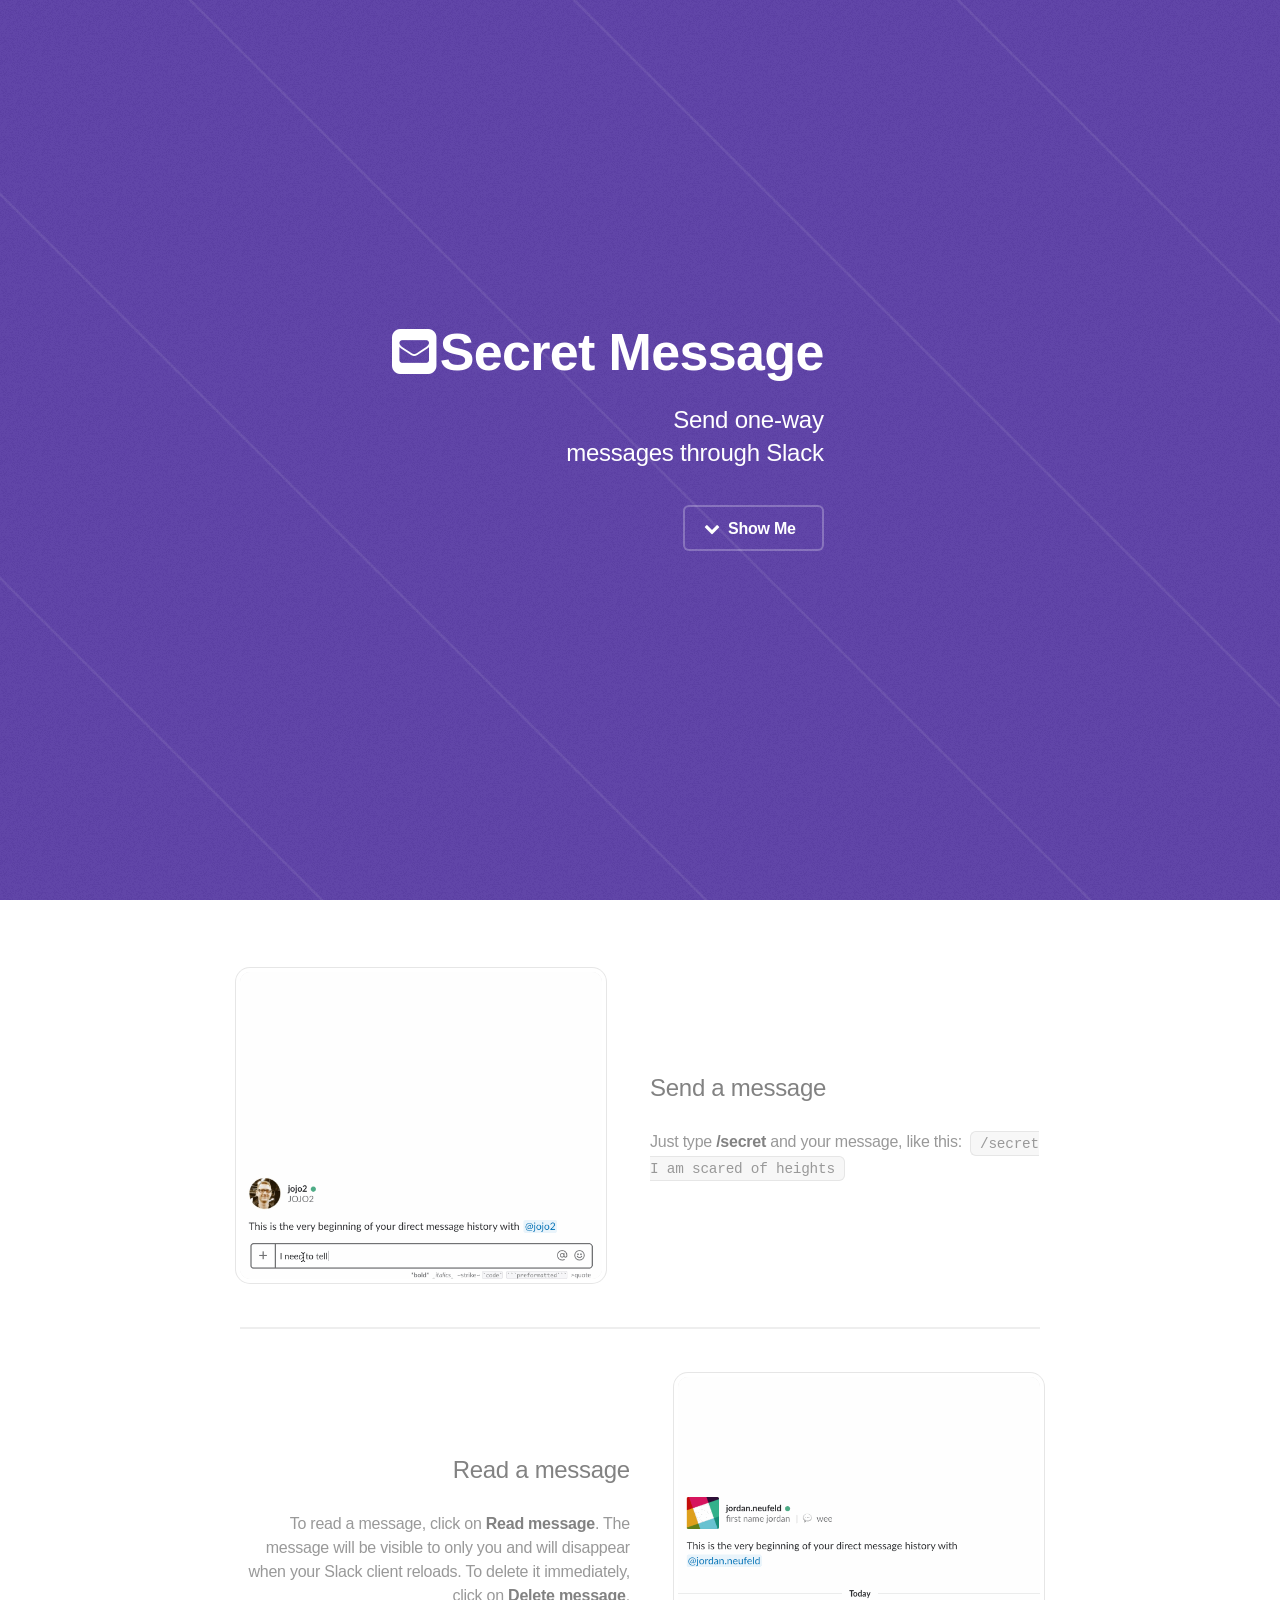
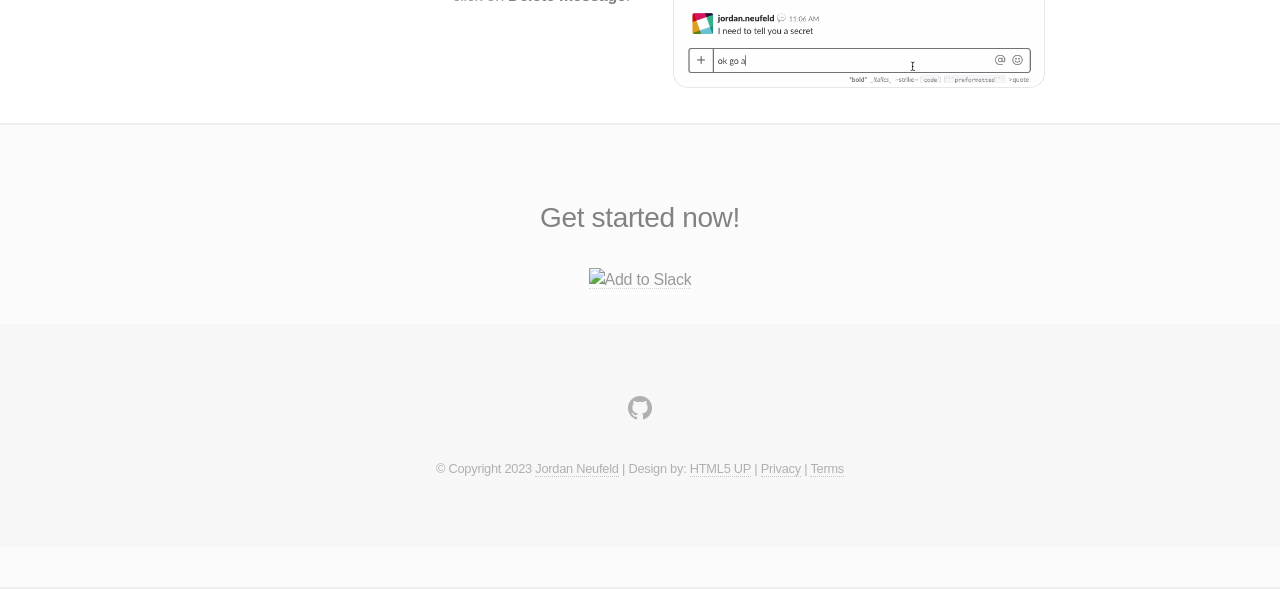
==== html/index.html @ d1d5d33e "init commit" ====
<!DOCTYPE HTML>
<!--
	Fractal by HTML5 UP
	html5up.net | @ajlkn
	Free for personal and commercial use under the CCA 3.0 license (html5up.net/license)
-->
<html>
	<head>
		<title>Secret Message | Send one-way messages through Slack</title>
    <link rel="shortcut icon" href="/favicon.png" sizes="16x16" type="image/png" />
    <link rel="icon" href="/favicon.png" sizes="16x16" type="image/png" />

    <meta charset="utf-8" />
    <meta property="og:type" 	content="website"/>
    <meta property="og:site_name" 	content="Secret Message"/>
    <meta property="og:title" 	content="Secret Message"/>
    <meta property="og:image" content="/images/logo.png" />
    <meta property="og:description" content="Secret Message lets you send one-way messages through Slack"/>
		<meta name="slack-app-id" content="A1MCEK1R8">
    <meta name="description" content="Secret Message lets you send one-way messages through Slack">
    <meta name="keywords" content="Secret,Message,SecretMessage,Slack,Messaging,Neufeldtech">
    <meta name="author" content="Neufeldtech">

    <meta name="twitter:title" content="Secret Message" />
    <meta name="twitter:image" content="/images/logo.png" />
    <meta name="twitter:description" content="Secret Message lets you send one-way messages through Slack" />

    <meta name="viewport" content="width=device-width, initial-scale=1" />
		<!--[if lte IE 8]><script src="assets/js/ie/html5shiv.js"></script><![endif]-->
		<link rel="stylesheet" href="assets/css/main.css" />
		<!--[if lte IE 8]><link rel="stylesheet" href="assets/css/ie8.css" /><![endif]-->
		<!--[if lte IE 9]><link rel="stylesheet" href="assets/css/ie9.css" /><![endif]-->
	</head>
	<body id="top">
		<!-- Header -->
			<header id="header">
				<div class="content">
					<h1><i style="padding-right:3px" class="fa fa-envelope-square"></i><a href="#">Secret Message</a></h1>
					<p>Send one-way <br/>messages through Slack</p>
					<ul class="actions">
            <li><a href="#show" class="button icon fa-chevron-down scrolly">Show Me</a></li>
					</ul>
				</div>
			</header>

			<section id="show" class="wrapper">
				<div class="inner alt">
					<section class="spotlight">
						<div class="image"><img src="images/send_secret_1.gif" alt="" /></div>
						<div class="content">
							<h3>Send a message</h3>
							<p>Just type <strong>/secret</strong> and your message, like this: <code>/secret I am scared of heights</code></p>
						</div>
					</section>
					<section class="spotlight">
						<div class="image"><img src="images/receive_secret_1.gif" alt="" /></div>
						<div class="content">
              <h3>Read a message</h3>
              <p>To read a message, click on <strong>Read message</strong>. The message will be visible to only you and will disappear when your Slack client reloads. To delete it immediately, click on <strong>Delete message</strong>.</p>
						</div>
					</section>
				</div>
			</section>

		<!-- Three -->
			<section id="add" class="wrapper style2 special">
				<header class="minor">
					<h2>Get started now!</h2>
				</header>
				<ul class="actions">
					<li><a href="https://api.secretmessage.xyz/auth/slack"><img alt="Add to Slack" height="40" width="139" src="https://platform.slack-edge.com/img/add_to_slack.png" srcset="https://platform.slack-edge.com/img/add_to_slack.png 1x, https://platform.slack-edge.com/img/add_to_slack@2x.png 2x" /></a></li>
				</ul>
		<!-- Footer -->
			<footer id="footer">
				<ul class="icons">
					<li><a href="https://github.com/neufeldtech/secretmessage-go" class="icon fa-github"><span class="label">Github</span></a></li>
				</ul>
				<p class="copyright">&copy; Copyright 2023 <a href="http://neufeldtech.com">Jordan Neufeld</a> | Design by: <a href="http://html5up.net">HTML5 UP</a> | <a href="/privacy.html">Privacy</a> |  <a href="/terms.txt">Terms</a></p>
			</footer>

		<!-- Scripts -->
			<script src="assets/js/jquery.min.js"></script>
			<script src="assets/js/jquery.scrolly.min.js"></script>
			<script src="assets/js/skel.min.js"></script>
			<script src="assets/js/util.js"></script>
			<!--[if lte IE 8]><script src="assets/js/ie/respond.min.js"></script><![endif]-->
			<script src="assets/js/main.js"></script>
      <script>
        (function(i,s,o,g,r,a,m){i['GoogleAnalyticsObject']=r;i[r]=i[r]||function(){
        (i[r].q=i[r].q||[]).push(arguments)},i[r].l=1*new Date();a=s.createElement(o),
        m=s.getElementsByTagName(o)[0];a.async=1;a.src=g;m.parentNode.insertBefore(a,m)
        })(window,document,'script','https://www.google-analytics.com/analytics.js','ga');

        ga('create', 'UA-68824019-2', 'auto');
        ga('send', 'pageview');
      </script>

	</body>
</html>
---- html/assets/css/main.css ----
@import url(font-awesome.min.css);

/*
	Fractal by HTML5 UP
	html5up.net | @ajlkn
	Free for personal and commercial use under the CCA 3.0 license (html5up.net/license)
*/

/* Reset */

	html, body, div, span, applet, object, iframe, h1, h2, h3, h4, h5, h6, p, blockquote, pre, a, abbr, acronym, address, big, cite, code, del, dfn, em, img, ins, kbd, q, s, samp, small, strike, strong, sub, sup, tt, var, b, u, i, center, dl, dt, dd, ol, ul, li, fieldset, form, label, legend, table, caption, tbody, tfoot, thead, tr, th, td, article, aside, canvas, details, embed, figure, figcaption, footer, header, hgroup, menu, nav, output, ruby, section, summary, time, mark, audio, video {
		margin: 0;
		padding: 0;
		border: 0;
		font-size: 100%;
		font: inherit;
		vertical-align: baseline;
	}

	article, aside, details, figcaption, figure, footer, header, hgroup, menu, nav, section {
		display: block;
	}

	body {
		line-height: 1;
	}

	ol, ul {
		list-style: none;
	}

	blockquote, q {
		quotes: none;
	}

	blockquote:before, blockquote:after, q:before, q:after {
		content: '';
		content: none;
	}

	table {
		border-collapse: collapse;
		border-spacing: 0;
	}

	body {
		-webkit-text-size-adjust: none;
	}

/* Box Model */

	*, *:before, *:after {
		-moz-box-sizing: border-box;
		-webkit-box-sizing: border-box;
		box-sizing: border-box;
	}

/* Grid */

	.row {
		border-bottom: solid 1px transparent;
		-moz-box-sizing: border-box;
		-webkit-box-sizing: border-box;
		box-sizing: border-box;
	}

	.row > * {
		float: left;
		-moz-box-sizing: border-box;
		-webkit-box-sizing: border-box;
		box-sizing: border-box;
	}

	.row:after, .row:before {
		content: '';
		display: block;
		clear: both;
		height: 0;
	}

	.row.uniform > * > :first-child {
		margin-top: 0;
	}

	.row.uniform > * > :last-child {
		margin-bottom: 0;
	}

	.row.\30 \25 > * {
		padding: 0 0 0 0em;
	}

	.row.\30 \25 {
		margin: 0 0 -1px 0em;
	}

	.row.uniform.\30 \25 > * {
		padding: 0em 0 0 0em;
	}

	.row.uniform.\30 \25 {
		margin: 0em 0 -1px 0em;
	}

	.row > * {
		padding: 0 0 0 1.5em;
	}

	.row {
		margin: 0 0 -1px -1.5em;
	}

	.row.uniform > * {
		padding: 1.5em 0 0 1.5em;
	}

	.row.uniform {
		margin: -1.5em 0 -1px -1.5em;
	}

	.row.\32 00\25 > * {
		padding: 0 0 0 3em;
	}

	.row.\32 00\25 {
		margin: 0 0 -1px -3em;
	}

	.row.uniform.\32 00\25 > * {
		padding: 3em 0 0 3em;
	}

	.row.uniform.\32 00\25 {
		margin: -3em 0 -1px -3em;
	}

	.row.\31 50\25 > * {
		padding: 0 0 0 2.25em;
	}

	.row.\31 50\25 {
		margin: 0 0 -1px -2.25em;
	}

	.row.uniform.\31 50\25 > * {
		padding: 2.25em 0 0 2.25em;
	}

	.row.uniform.\31 50\25 {
		margin: -2.25em 0 -1px -2.25em;
	}

	.row.\35 0\25 > * {
		padding: 0 0 0 0.75em;
	}

	.row.\35 0\25 {
		margin: 0 0 -1px -0.75em;
	}

	.row.uniform.\35 0\25 > * {
		padding: 0.75em 0 0 0.75em;
	}

	.row.uniform.\35 0\25 {
		margin: -0.75em 0 -1px -0.75em;
	}

	.row.\32 5\25 > * {
		padding: 0 0 0 0.375em;
	}

	.row.\32 5\25 {
		margin: 0 0 -1px -0.375em;
	}

	.row.uniform.\32 5\25 > * {
		padding: 0.375em 0 0 0.375em;
	}

	.row.uniform.\32 5\25 {
		margin: -0.375em 0 -1px -0.375em;
	}

	.\31 2u, .\31 2u\24 {
		width: 100%;
		clear: none;
		margin-left: 0;
	}

	.\31 1u, .\31 1u\24 {
		width: 91.6666666667%;
		clear: none;
		margin-left: 0;
	}

	.\31 0u, .\31 0u\24 {
		width: 83.3333333333%;
		clear: none;
		margin-left: 0;
	}

	.\39 u, .\39 u\24 {
		width: 75%;
		clear: none;
		margin-left: 0;
	}

	.\38 u, .\38 u\24 {
		width: 66.6666666667%;
		clear: none;
		margin-left: 0;
	}

	.\37 u, .\37 u\24 {
		width: 58.3333333333%;
		clear: none;
		margin-left: 0;
	}

	.\36 u, .\36 u\24 {
		width: 50%;
		clear: none;
		margin-left: 0;
	}

	.\35 u, .\35 u\24 {
		width: 41.6666666667%;
		clear: none;
		margin-left: 0;
	}

	.\34 u, .\34 u\24 {
		width: 33.3333333333%;
		clear: none;
		margin-left: 0;
	}

	.\33 u, .\33 u\24 {
		width: 25%;
		clear: none;
		margin-left: 0;
	}

	.\32 u, .\32 u\24 {
		width: 16.6666666667%;
		clear: none;
		margin-left: 0;
	}

	.\31 u, .\31 u\24 {
		width: 8.3333333333%;
		clear: none;
		margin-left: 0;
	}

	.\31 2u\24 + *,
	.\31 1u\24 + *,
	.\31 0u\24 + *,
	.\39 u\24 + *,
	.\38 u\24 + *,
	.\37 u\24 + *,
	.\36 u\24 + *,
	.\35 u\24 + *,
	.\34 u\24 + *,
	.\33 u\24 + *,
	.\32 u\24 + *,
	.\31 u\24 + * {
		clear: left;
	}

	.\-11u {
		margin-left: 91.66667%;
	}

	.\-10u {
		margin-left: 83.33333%;
	}

	.\-9u {
		margin-left: 75%;
	}

	.\-8u {
		margin-left: 66.66667%;
	}

	.\-7u {
		margin-left: 58.33333%;
	}

	.\-6u {
		margin-left: 50%;
	}

	.\-5u {
		margin-left: 41.66667%;
	}

	.\-4u {
		margin-left: 33.33333%;
	}

	.\-3u {
		margin-left: 25%;
	}

	.\-2u {
		margin-left: 16.66667%;
	}

	.\-1u {
		margin-left: 8.33333%;
	}

	@media screen and (max-width: 1680px) {

		.row > * {
			padding: 0 0 0 1.5em;
		}

		.row {
			margin: 0 0 -1px -1.5em;
		}

		.row.uniform > * {
			padding: 1.5em 0 0 1.5em;
		}

		.row.uniform {
			margin: -1.5em 0 -1px -1.5em;
		}

		.row.\32 00\25 > * {
			padding: 0 0 0 3em;
		}

		.row.\32 00\25 {
			margin: 0 0 -1px -3em;
		}

		.row.uniform.\32 00\25 > * {
			padding: 3em 0 0 3em;
		}

		.row.uniform.\32 00\25 {
			margin: -3em 0 -1px -3em;
		}

		.row.\31 50\25 > * {
			padding: 0 0 0 2.25em;
		}

		.row.\31 50\25 {
			margin: 0 0 -1px -2.25em;
		}

		.row.uniform.\31 50\25 > * {
			padding: 2.25em 0 0 2.25em;
		}

		.row.uniform.\31 50\25 {
			margin: -2.25em 0 -1px -2.25em;
		}

		.row.\35 0\25 > * {
			padding: 0 0 0 0.75em;
		}

		.row.\35 0\25 {
			margin: 0 0 -1px -0.75em;
		}

		.row.uniform.\35 0\25 > * {
			padding: 0.75em 0 0 0.75em;
		}

		.row.uniform.\35 0\25 {
			margin: -0.75em 0 -1px -0.75em;
		}

		.row.\32 5\25 > * {
			padding: 0 0 0 0.375em;
		}

		.row.\32 5\25 {
			margin: 0 0 -1px -0.375em;
		}

		.row.uniform.\32 5\25 > * {
			padding: 0.375em 0 0 0.375em;
		}

		.row.uniform.\32 5\25 {
			margin: -0.375em 0 -1px -0.375em;
		}

		.\31 2u\28xlarge\29, .\31 2u\24\28xlarge\29 {
			width: 100%;
			clear: none;
			margin-left: 0;
		}

		.\31 1u\28xlarge\29, .\31 1u\24\28xlarge\29 {
			width: 91.6666666667%;
			clear: none;
			margin-left: 0;
		}

		.\31 0u\28xlarge\29, .\31 0u\24\28xlarge\29 {
			width: 83.3333333333%;
			clear: none;
			margin-left: 0;
		}

		.\39 u\28xlarge\29, .\39 u\24\28xlarge\29 {
			width: 75%;
			clear: none;
			margin-left: 0;
		}

		.\38 u\28xlarge\29, .\38 u\24\28xlarge\29 {
			width: 66.6666666667%;
			clear: none;
			margin-left: 0;
		}

		.\37 u\28xlarge\29, .\37 u\24\28xlarge\29 {
			width: 58.3333333333%;
			clear: none;
			margin-left: 0;
		}

		.\36 u\28xlarge\29, .\36 u\24\28xlarge\29 {
			width: 50%;
			clear: none;
			margin-left: 0;
		}

		.\35 u\28xlarge\29, .\35 u\24\28xlarge\29 {
			width: 41.6666666667%;
			clear: none;
			margin-left: 0;
		}

		.\34 u\28xlarge\29, .\34 u\24\28xlarge\29 {
			width: 33.3333333333%;
			clear: none;
			margin-left: 0;
		}

		.\33 u\28xlarge\29, .\33 u\24\28xlarge\29 {
			width: 25%;
			clear: none;
			margin-left: 0;
		}

		.\32 u\28xlarge\29, .\32 u\24\28xlarge\29 {
			width: 16.6666666667%;
			clear: none;
			margin-left: 0;
		}

		.\31 u\28xlarge\29, .\31 u\24\28xlarge\29 {
			width: 8.3333333333%;
			clear: none;
			margin-left: 0;
		}

		.\31 2u\24\28xlarge\29 + *,
		.\31 1u\24\28xlarge\29 + *,
		.\31 0u\24\28xlarge\29 + *,
		.\39 u\24\28xlarge\29 + *,
		.\38 u\24\28xlarge\29 + *,
		.\37 u\24\28xlarge\29 + *,
		.\36 u\24\28xlarge\29 + *,
		.\35 u\24\28xlarge\29 + *,
		.\34 u\24\28xlarge\29 + *,
		.\33 u\24\28xlarge\29 + *,
		.\32 u\24\28xlarge\29 + *,
		.\31 u\24\28xlarge\29 + * {
			clear: left;
		}

		.\-11u\28xlarge\29 {
			margin-left: 91.66667%;
		}

		.\-10u\28xlarge\29 {
			margin-left: 83.33333%;
		}

		.\-9u\28xlarge\29 {
			margin-left: 75%;
		}

		.\-8u\28xlarge\29 {
			margin-left: 66.66667%;
		}

		.\-7u\28xlarge\29 {
			margin-left: 58.33333%;
		}

		.\-6u\28xlarge\29 {
			margin-left: 50%;
		}

		.\-5u\28xlarge\29 {
			margin-left: 41.66667%;
		}

		.\-4u\28xlarge\29 {
			margin-left: 33.33333%;
		}

		.\-3u\28xlarge\29 {
			margin-left: 25%;
		}

		.\-2u\28xlarge\29 {
			margin-left: 16.66667%;
		}

		.\-1u\28xlarge\29 {
			margin-left: 8.33333%;
		}

	}

	@media screen and (max-width: 1280px) {

		.row > * {
			padding: 0 0 0 1.5em;
		}

		.row {
			margin: 0 0 -1px -1.5em;
		}

		.row.uniform > * {
			padding: 1.5em 0 0 1.5em;
		}

		.row.uniform {
			margin: -1.5em 0 -1px -1.5em;
		}

		.row.\32 00\25 > * {
			padding: 0 0 0 3em;
		}

		.row.\32 00\25 {
			margin: 0 0 -1px -3em;
		}

		.row.uniform.\32 00\25 > * {
			padding: 3em 0 0 3em;
		}

		.row.uniform.\32 00\25 {
			margin: -3em 0 -1px -3em;
		}

		.row.\31 50\25 > * {
			padding: 0 0 0 2.25em;
		}

		.row.\31 50\25 {
			margin: 0 0 -1px -2.25em;
		}

		.row.uniform.\31 50\25 > * {
			padding: 2.25em 0 0 2.25em;
		}

		.row.uniform.\31 50\25 {
			margin: -2.25em 0 -1px -2.25em;
		}

		.row.\35 0\25 > * {
			padding: 0 0 0 0.75em;
		}

		.row.\35 0\25 {
			margin: 0 0 -1px -0.75em;
		}

		.row.uniform.\35 0\25 > * {
			padding: 0.75em 0 0 0.75em;
		}

		.row.uniform.\35 0\25 {
			margin: -0.75em 0 -1px -0.75em;
		}

		.row.\32 5\25 > * {
			padding: 0 0 0 0.375em;
		}

		.row.\32 5\25 {
			margin: 0 0 -1px -0.375em;
		}

		.row.uniform.\32 5\25 > * {
			padding: 0.375em 0 0 0.375em;
		}

		.row.uniform.\32 5\25 {
			margin: -0.375em 0 -1px -0.375em;
		}

		.\31 2u\28large\29, .\31 2u\24\28large\29 {
			width: 100%;
			clear: none;
			margin-left: 0;
		}

		.\31 1u\28large\29, .\31 1u\24\28large\29 {
			width: 91.6666666667%;
			clear: none;
			margin-left: 0;
		}

		.\31 0u\28large\29, .\31 0u\24\28large\29 {
			width: 83.3333333333%;
			clear: none;
			margin-left: 0;
		}

		.\39 u\28large\29, .\39 u\24\28large\29 {
			width: 75%;
			clear: none;
			margin-left: 0;
		}

		.\38 u\28large\29, .\38 u\24\28large\29 {
			width: 66.6666666667%;
			clear: none;
			margin-left: 0;
		}

		.\37 u\28large\29, .\37 u\24\28large\29 {
			width: 58.3333333333%;
			clear: none;
			margin-left: 0;
		}

		.\36 u\28large\29, .\36 u\24\28large\29 {
			width: 50%;
			clear: none;
			margin-left: 0;
		}

		.\35 u\28large\29, .\35 u\24\28large\29 {
			width: 41.6666666667%;
			clear: none;
			margin-left: 0;
		}

		.\34 u\28large\29, .\34 u\24\28large\29 {
			width: 33.3333333333%;
			clear: none;
			margin-left: 0;
		}

		.\33 u\28large\29, .\33 u\24\28large\29 {
			width: 25%;
			clear: none;
			margin-left: 0;
		}

		.\32 u\28large\29, .\32 u\24\28large\29 {
			width: 16.6666666667%;
			clear: none;
			margin-left: 0;
		}

		.\31 u\28large\29, .\31 u\24\28large\29 {
			width: 8.3333333333%;
			clear: none;
			margin-left: 0;
		}

		.\31 2u\24\28large\29 + *,
		.\31 1u\24\28large\29 + *,
		.\31 0u\24\28large\29 + *,
		.\39 u\24\28large\29 + *,
		.\38 u\24\28large\29 + *,
		.\37 u\24\28large\29 + *,
		.\36 u\24\28large\29 + *,
		.\35 u\24\28large\29 + *,
		.\34 u\24\28large\29 + *,
		.\33 u\24\28large\29 + *,
		.\32 u\24\28large\29 + *,
		.\31 u\24\28large\29 + * {
			clear: left;
		}

		.\-11u\28large\29 {
			margin-left: 91.66667%;
		}

		.\-10u\28large\29 {
			margin-left: 83.33333%;
		}

		.\-9u\28large\29 {
			margin-left: 75%;
		}

		.\-8u\28large\29 {
			margin-left: 66.66667%;
		}

		.\-7u\28large\29 {
			margin-left: 58.33333%;
		}

		.\-6u\28large\29 {
			margin-left: 50%;
		}

		.\-5u\28large\29 {
			margin-left: 41.66667%;
		}

		.\-4u\28large\29 {
			margin-left: 33.33333%;
		}

		.\-3u\28large\29 {
			margin-left: 25%;
		}

		.\-2u\28large\29 {
			margin-left: 16.66667%;
		}

		.\-1u\28large\29 {
			margin-left: 8.33333%;
		}

	}

	@media screen and (max-width: 980px) {

		.row > * {
			padding: 0 0 0 1.5em;
		}

		.row {
			margin: 0 0 -1px -1.5em;
		}

		.row.uniform > * {
			padding: 1.5em 0 0 1.5em;
		}

		.row.uniform {
			margin: -1.5em 0 -1px -1.5em;
		}

		.row.\32 00\25 > * {
			padding: 0 0 0 3em;
		}

		.row.\32 00\25 {
			margin: 0 0 -1px -3em;
		}

		.row.uniform.\32 00\25 > * {
			padding: 3em 0 0 3em;
		}

		.row.uniform.\32 00\25 {
			margin: -3em 0 -1px -3em;
		}

		.row.\31 50\25 > * {
			padding: 0 0 0 2.25em;
		}

		.row.\31 50\25 {
			margin: 0 0 -1px -2.25em;
		}

		.row.uniform.\31 50\25 > * {
			padding: 2.25em 0 0 2.25em;
		}

		.row.uniform.\31 50\25 {
			margin: -2.25em 0 -1px -2.25em;
		}

		.row.\35 0\25 > * {
			padding: 0 0 0 0.75em;
		}

		.row.\35 0\25 {
			margin: 0 0 -1px -0.75em;
		}

		.row.uniform.\35 0\25 > * {
			padding: 0.75em 0 0 0.75em;
		}

		.row.uniform.\35 0\25 {
			margin: -0.75em 0 -1px -0.75em;
		}

		.row.\32 5\25 > * {
			padding: 0 0 0 0.375em;
		}

		.row.\32 5\25 {
			margin: 0 0 -1px -0.375em;
		}

		.row.uniform.\32 5\25 > * {
			padding: 0.375em 0 0 0.375em;
		}

		.row.uniform.\32 5\25 {
			margin: -0.375em 0 -1px -0.375em;
		}

		.\31 2u\28medium\29, .\31 2u\24\28medium\29 {
			width: 100%;
			clear: none;
			margin-left: 0;
		}

		.\31 1u\28medium\29, .\31 1u\24\28medium\29 {
			width: 91.6666666667%;
			clear: none;
			margin-left: 0;
		}

		.\31 0u\28medium\29, .\31 0u\24\28medium\29 {
			width: 83.3333333333%;
			clear: none;
			margin-left: 0;
		}

		.\39 u\28medium\29, .\39 u\24\28medium\29 {
			width: 75%;
			clear: none;
			margin-left: 0;
		}

		.\38 u\28medium\29, .\38 u\24\28medium\29 {
			width: 66.6666666667%;
			clear: none;
			margin-left: 0;
		}

		.\37 u\28medium\29, .\37 u\24\28medium\29 {
			width: 58.3333333333%;
			clear: none;
			margin-left: 0;
		}

		.\36 u\28medium\29, .\36 u\24\28medium\29 {
			width: 50%;
			clear: none;
			margin-left: 0;
		}

		.\35 u\28medium\29, .\35 u\24\28medium\29 {
			width: 41.6666666667%;
			clear: none;
			margin-left: 0;
		}

		.\34 u\28medium\29, .\34 u\24\28medium\29 {
			width: 33.3333333333%;
			clear: none;
			margin-left: 0;
		}

		.\33 u\28medium\29, .\33 u\24\28medium\29 {
			width: 25%;
			clear: none;
			margin-left: 0;
		}

		.\32 u\28medium\29, .\32 u\24\28medium\29 {
			width: 16.6666666667%;
			clear: none;
			margin-left: 0;
		}

		.\31 u\28medium\29, .\31 u\24\28medium\29 {
			width: 8.3333333333%;
			clear: none;
			margin-left: 0;
		}

		.\31 2u\24\28medium\29 + *,
		.\31 1u\24\28medium\29 + *,
		.\31 0u\24\28medium\29 + *,
		.\39 u\24\28medium\29 + *,
		.\38 u\24\28medium\29 + *,
		.\37 u\24\28medium\29 + *,
		.\36 u\24\28medium\29 + *,
		.\35 u\24\28medium\29 + *,
		.\34 u\24\28medium\29 + *,
		.\33 u\24\28medium\29 + *,
		.\32 u\24\28medium\29 + *,
		.\31 u\24\28medium\29 + * {
			clear: left;
		}

		.\-11u\28medium\29 {
			margin-left: 91.66667%;
		}

		.\-10u\28medium\29 {
			margin-left: 83.33333%;
		}

		.\-9u\28medium\29 {
			margin-left: 75%;
		}

		.\-8u\28medium\29 {
			margin-left: 66.66667%;
		}

		.\-7u\28medium\29 {
			margin-left: 58.33333%;
		}

		.\-6u\28medium\29 {
			margin-left: 50%;
		}

		.\-5u\28medium\29 {
			margin-left: 41.66667%;
		}

		.\-4u\28medium\29 {
			margin-left: 33.33333%;
		}

		.\-3u\28medium\29 {
			margin-left: 25%;
		}

		.\-2u\28medium\29 {
			margin-left: 16.66667%;
		}

		.\-1u\28medium\29 {
			margin-left: 8.33333%;
		}

	}

	@media screen and (max-width: 736px) {

		.row > * {
			padding: 0 0 0 1.5em;
		}

		.row {
			margin: 0 0 -1px -1.5em;
		}

		.row.uniform > * {
			padding: 1.5em 0 0 1.5em;
		}

		.row.uniform {
			margin: -1.5em 0 -1px -1.5em;
		}

		.row.\32 00\25 > * {
			padding: 0 0 0 3em;
		}

		.row.\32 00\25 {
			margin: 0 0 -1px -3em;
		}

		.row.uniform.\32 00\25 > * {
			padding: 3em 0 0 3em;
		}

		.row.uniform.\32 00\25 {
			margin: -3em 0 -1px -3em;
		}

		.row.\31 50\25 > * {
			padding: 0 0 0 2.25em;
		}

		.row.\31 50\25 {
			margin: 0 0 -1px -2.25em;
		}

		.row.uniform.\31 50\25 > * {
			padding: 2.25em 0 0 2.25em;
		}

		.row.uniform.\31 50\25 {
			margin: -2.25em 0 -1px -2.25em;
		}

		.row.\35 0\25 > * {
			padding: 0 0 0 0.75em;
		}

		.row.\35 0\25 {
			margin: 0 0 -1px -0.75em;
		}

		.row.uniform.\35 0\25 > * {
			padding: 0.75em 0 0 0.75em;
		}

		.row.uniform.\35 0\25 {
			margin: -0.75em 0 -1px -0.75em;
		}

		.row.\32 5\25 > * {
			padding: 0 0 0 0.375em;
		}

		.row.\32 5\25 {
			margin: 0 0 -1px -0.375em;
		}

		.row.uniform.\32 5\25 > * {
			padding: 0.375em 0 0 0.375em;
		}

		.row.uniform.\32 5\25 {
			margin: -0.375em 0 -1px -0.375em;
		}

		.\31 2u\28small\29, .\31 2u\24\28small\29 {
			width: 100%;
			clear: none;
			margin-left: 0;
		}

		.\31 1u\28small\29, .\31 1u\24\28small\29 {
			width: 91.6666666667%;
			clear: none;
			margin-left: 0;
		}

		.\31 0u\28small\29, .\31 0u\24\28small\29 {
			width: 83.3333333333%;
			clear: none;
			margin-left: 0;
		}

		.\39 u\28small\29, .\39 u\24\28small\29 {
			width: 75%;
			clear: none;
			margin-left: 0;
		}

		.\38 u\28small\29, .\38 u\24\28small\29 {
			width: 66.6666666667%;
			clear: none;
			margin-left: 0;
		}

		.\37 u\28small\29, .\37 u\24\28small\29 {
			width: 58.3333333333%;
			clear: none;
			margin-left: 0;
		}

		.\36 u\28small\29, .\36 u\24\28small\29 {
			width: 50%;
			clear: none;
			margin-left: 0;
		}

		.\35 u\28small\29, .\35 u\24\28small\29 {
			width: 41.6666666667%;
			clear: none;
			margin-left: 0;
		}

		.\34 u\28small\29, .\34 u\24\28small\29 {
			width: 33.3333333333%;
			clear: none;
			margin-left: 0;
		}

		.\33 u\28small\29, .\33 u\24\28small\29 {
			width: 25%;
			clear: none;
			margin-left: 0;
		}

		.\32 u\28small\29, .\32 u\24\28small\29 {
			width: 16.6666666667%;
			clear: none;
			margin-left: 0;
		}

		.\31 u\28small\29, .\31 u\24\28small\29 {
			width: 8.3333333333%;
			clear: none;
			margin-left: 0;
		}

		.\31 2u\24\28small\29 + *,
		.\31 1u\24\28small\29 + *,
		.\31 0u\24\28small\29 + *,
		.\39 u\24\28small\29 + *,
		.\38 u\24\28small\29 + *,
		.\37 u\24\28small\29 + *,
		.\36 u\24\28small\29 + *,
		.\35 u\24\28small\29 + *,
		.\34 u\24\28small\29 + *,
		.\33 u\24\28small\29 + *,
		.\32 u\24\28small\29 + *,
		.\31 u\24\28small\29 + * {
			clear: left;
		}

		.\-11u\28small\29 {
			margin-left: 91.66667%;
		}

		.\-10u\28small\29 {
			margin-left: 83.33333%;
		}

		.\-9u\28small\29 {
			margin-left: 75%;
		}

		.\-8u\28small\29 {
			margin-left: 66.66667%;
		}

		.\-7u\28small\29 {
			margin-left: 58.33333%;
		}

		.\-6u\28small\29 {
			margin-left: 50%;
		}

		.\-5u\28small\29 {
			margin-left: 41.66667%;
		}

		.\-4u\28small\29 {
			margin-left: 33.33333%;
		}

		.\-3u\28small\29 {
			margin-left: 25%;
		}

		.\-2u\28small\29 {
			margin-left: 16.66667%;
		}

		.\-1u\28small\29 {
			margin-left: 8.33333%;
		}

	}

	@media screen and (max-width: 480px) {

		.row > * {
			padding: 0 0 0 1.5em;
		}

		.row {
			margin: 0 0 -1px -1.5em;
		}

		.row.uniform > * {
			padding: 1.5em 0 0 1.5em;
		}

		.row.uniform {
			margin: -1.5em 0 -1px -1.5em;
		}

		.row.\32 00\25 > * {
			padding: 0 0 0 3em;
		}

		.row.\32 00\25 {
			margin: 0 0 -1px -3em;
		}

		.row.uniform.\32 00\25 > * {
			padding: 3em 0 0 3em;
		}

		.row.uniform.\32 00\25 {
			margin: -3em 0 -1px -3em;
		}

		.row.\31 50\25 > * {
			padding: 0 0 0 2.25em;
		}

		.row.\31 50\25 {
			margin: 0 0 -1px -2.25em;
		}

		.row.uniform.\31 50\25 > * {
			padding: 2.25em 0 0 2.25em;
		}

		.row.uniform.\31 50\25 {
			margin: -2.25em 0 -1px -2.25em;
		}

		.row.\35 0\25 > * {
			padding: 0 0 0 0.75em;
		}

		.row.\35 0\25 {
			margin: 0 0 -1px -0.75em;
		}

		.row.uniform.\35 0\25 > * {
			padding: 0.75em 0 0 0.75em;
		}

		.row.uniform.\35 0\25 {
			margin: -0.75em 0 -1px -0.75em;
		}

		.row.\32 5\25 > * {
			padding: 0 0 0 0.375em;
		}

		.row.\32 5\25 {
			margin: 0 0 -1px -0.375em;
		}

		.row.uniform.\32 5\25 > * {
			padding: 0.375em 0 0 0.375em;
		}

		.row.uniform.\32 5\25 {
			margin: -0.375em 0 -1px -0.375em;
		}

		.\31 2u\28xsmall\29, .\31 2u\24\28xsmall\29 {
			width: 100%;
			clear: none;
			margin-left: 0;
		}

		.\31 1u\28xsmall\29, .\31 1u\24\28xsmall\29 {
			width: 91.6666666667%;
			clear: none;
			margin-left: 0;
		}

		.\31 0u\28xsmall\29, .\31 0u\24\28xsmall\29 {
			width: 83.3333333333%;
			clear: none;
			margin-left: 0;
		}

		.\39 u\28xsmall\29, .\39 u\24\28xsmall\29 {
			width: 75%;
			clear: none;
			margin-left: 0;
		}

		.\38 u\28xsmall\29, .\38 u\24\28xsmall\29 {
			width: 66.6666666667%;
			clear: none;
			margin-left: 0;
		}

		.\37 u\28xsmall\29, .\37 u\24\28xsmall\29 {
			width: 58.3333333333%;
			clear: none;
			margin-left: 0;
		}

		.\36 u\28xsmall\29, .\36 u\24\28xsmall\29 {
			width: 50%;
			clear: none;
			margin-left: 0;
		}

		.\35 u\28xsmall\29, .\35 u\24\28xsmall\29 {
			width: 41.6666666667%;
			clear: none;
			margin-left: 0;
		}

		.\34 u\28xsmall\29, .\34 u\24\28xsmall\29 {
			width: 33.3333333333%;
			clear: none;
			margin-left: 0;
		}

		.\33 u\28xsmall\29, .\33 u\24\28xsmall\29 {
			width: 25%;
			clear: none;
			margin-left: 0;
		}

		.\32 u\28xsmall\29, .\32 u\24\28xsmall\29 {
			width: 16.6666666667%;
			clear: none;
			margin-left: 0;
		}

		.\31 u\28xsmall\29, .\31 u\24\28xsmall\29 {
			width: 8.3333333333%;
			clear: none;
			margin-left: 0;
		}

		.\31 2u\24\28xsmall\29 + *,
		.\31 1u\24\28xsmall\29 + *,
		.\31 0u\24\28xsmall\29 + *,
		.\39 u\24\28xsmall\29 + *,
		.\38 u\24\28xsmall\29 + *,
		.\37 u\24\28xsmall\29 + *,
		.\36 u\24\28xsmall\29 + *,
		.\35 u\24\28xsmall\29 + *,
		.\34 u\24\28xsmall\29 + *,
		.\33 u\24\28xsmall\29 + *,
		.\32 u\24\28xsmall\29 + *,
		.\31 u\24\28xsmall\29 + * {
			clear: left;
		}

		.\-11u\28xsmall\29 {
			margin-left: 91.66667%;
		}

		.\-10u\28xsmall\29 {
			margin-left: 83.33333%;
		}

		.\-9u\28xsmall\29 {
			margin-left: 75%;
		}

		.\-8u\28xsmall\29 {
			margin-left: 66.66667%;
		}

		.\-7u\28xsmall\29 {
			margin-left: 58.33333%;
		}

		.\-6u\28xsmall\29 {
			margin-left: 50%;
		}

		.\-5u\28xsmall\29 {
			margin-left: 41.66667%;
		}

		.\-4u\28xsmall\29 {
			margin-left: 33.33333%;
		}

		.\-3u\28xsmall\29 {
			margin-left: 25%;
		}

		.\-2u\28xsmall\29 {
			margin-left: 16.66667%;
		}

		.\-1u\28xsmall\29 {
			margin-left: 8.33333%;
		}

	}

	@media screen and (max-width: 360px) {

		.row > * {
			padding: 0 0 0 1.5em;
		}

		.row {
			margin: 0 0 -1px -1.5em;
		}

		.row.uniform > * {
			padding: 1.5em 0 0 1.5em;
		}

		.row.uniform {
			margin: -1.5em 0 -1px -1.5em;
		}

		.row.\32 00\25 > * {
			padding: 0 0 0 3em;
		}

		.row.\32 00\25 {
			margin: 0 0 -1px -3em;
		}

		.row.uniform.\32 00\25 > * {
			padding: 3em 0 0 3em;
		}

		.row.uniform.\32 00\25 {
			margin: -3em 0 -1px -3em;
		}

		.row.\31 50\25 > * {
			padding: 0 0 0 2.25em;
		}

		.row.\31 50\25 {
			margin: 0 0 -1px -2.25em;
		}

		.row.uniform.\31 50\25 > * {
			padding: 2.25em 0 0 2.25em;
		}

		.row.uniform.\31 50\25 {
			margin: -2.25em 0 -1px -2.25em;
		}

		.row.\35 0\25 > * {
			padding: 0 0 0 0.75em;
		}

		.row.\35 0\25 {
			margin: 0 0 -1px -0.75em;
		}

		.row.uniform.\35 0\25 > * {
			padding: 0.75em 0 0 0.75em;
		}

		.row.uniform.\35 0\25 {
			margin: -0.75em 0 -1px -0.75em;
		}

		.row.\32 5\25 > * {
			padding: 0 0 0 0.375em;
		}

		.row.\32 5\25 {
			margin: 0 0 -1px -0.375em;
		}

		.row.uniform.\32 5\25 > * {
			padding: 0.375em 0 0 0.375em;
		}

		.row.uniform.\32 5\25 {
			margin: -0.375em 0 -1px -0.375em;
		}

		.\31 2u\28xxsmall\29, .\31 2u\24\28xxsmall\29 {
			width: 100%;
			clear: none;
			margin-left: 0;
		}

		.\31 1u\28xxsmall\29, .\31 1u\24\28xxsmall\29 {
			width: 91.6666666667%;
			clear: none;
			margin-left: 0;
		}

		.\31 0u\28xxsmall\29, .\31 0u\24\28xxsmall\29 {
			width: 83.3333333333%;
			clear: none;
			margin-left: 0;
		}

		.\39 u\28xxsmall\29, .\39 u\24\28xxsmall\29 {
			width: 75%;
			clear: none;
			margin-left: 0;
		}

		.\38 u\28xxsmall\29, .\38 u\24\28xxsmall\29 {
			width: 66.6666666667%;
			clear: none;
			margin-left: 0;
		}

		.\37 u\28xxsmall\29, .\37 u\24\28xxsmall\29 {
			width: 58.3333333333%;
			clear: none;
			margin-left: 0;
		}

		.\36 u\28xxsmall\29, .\36 u\24\28xxsmall\29 {
			width: 50%;
			clear: none;
			margin-left: 0;
		}

		.\35 u\28xxsmall\29, .\35 u\24\28xxsmall\29 {
			width: 41.6666666667%;
			clear: none;
			margin-left: 0;
		}

		.\34 u\28xxsmall\29, .\34 u\24\28xxsmall\29 {
			width: 33.3333333333%;
			clear: none;
			margin-left: 0;
		}

		.\33 u\28xxsmall\29, .\33 u\24\28xxsmall\29 {
			width: 25%;
			clear: none;
			margin-left: 0;
		}

		.\32 u\28xxsmall\29, .\32 u\24\28xxsmall\29 {
			width: 16.6666666667%;
			clear: none;
			margin-left: 0;
		}

		.\31 u\28xxsmall\29, .\31 u\24\28xxsmall\29 {
			width: 8.3333333333%;
			clear: none;
			margin-left: 0;
		}

		.\31 2u\24\28xxsmall\29 + *,
		.\31 1u\24\28xxsmall\29 + *,
		.\31 0u\24\28xxsmall\29 + *,
		.\39 u\24\28xxsmall\29 + *,
		.\38 u\24\28xxsmall\29 + *,
		.\37 u\24\28xxsmall\29 + *,
		.\36 u\24\28xxsmall\29 + *,
		.\35 u\24\28xxsmall\29 + *,
		.\34 u\24\28xxsmall\29 + *,
		.\33 u\24\28xxsmall\29 + *,
		.\32 u\24\28xxsmall\29 + *,
		.\31 u\24\28xxsmall\29 + * {
			clear: left;
		}

		.\-11u\28xxsmall\29 {
			margin-left: 91.66667%;
		}

		.\-10u\28xxsmall\29 {
			margin-left: 83.33333%;
		}

		.\-9u\28xxsmall\29 {
			margin-left: 75%;
		}

		.\-8u\28xxsmall\29 {
			margin-left: 66.66667%;
		}

		.\-7u\28xxsmall\29 {
			margin-left: 58.33333%;
		}

		.\-6u\28xxsmall\29 {
			margin-left: 50%;
		}

		.\-5u\28xxsmall\29 {
			margin-left: 41.66667%;
		}

		.\-4u\28xxsmall\29 {
			margin-left: 33.33333%;
		}

		.\-3u\28xxsmall\29 {
			margin-left: 25%;
		}

		.\-2u\28xxsmall\29 {
			margin-left: 16.66667%;
		}

		.\-1u\28xxsmall\29 {
			margin-left: 8.33333%;
		}

	}

/* Basic */

	@-ms-viewport {
		width: device-width;
	}

	body {
		-ms-overflow-style: scrollbar;
	}

	@media screen and (max-width: 360px) {

		html, body {
			min-width: 320px;
		}

	}

	body {
		background: #ffffff;
	}

		body.is-loading *, body.is-loading *:before, body.is-loading *:after {
			-moz-animation: none !important;
			-webkit-animation: none !important;
			-ms-animation: none !important;
			animation: none !important;
			-moz-transition: none !important;
			-webkit-transition: none !important;
			-ms-transition: none !important;
			transition: none !important;
		}

/* Type */

	body {
		color: #999999;
	}

	html, input, select, textarea {
		font-size: 16pt;
	}

		@media screen and (max-width: 1680px) {

			html, input, select, textarea {
				font-size: 13pt;
			}

		}

		@media screen and (max-width: 1280px) {

			html, input, select, textarea {
				font-size: 12pt;
			}

		}

		@media screen and (max-width: 360px) {

			html, input, select, textarea {
				font-size: 11pt;
			}

		}

	body, input, select, textarea {
		font-family: Arial, Helvetica, sans-serif;
		font-weight: normal;
		line-height: 1.5em;
		letter-spacing: -0.015em;
	}

	a {
		-moz-transition: color 0.2s ease-in-out, border-bottom-color 0.2s ease-in-out;
		-webkit-transition: color 0.2s ease-in-out, border-bottom-color 0.2s ease-in-out;
		-ms-transition: color 0.2s ease-in-out, border-bottom-color 0.2s ease-in-out;
		transition: color 0.2s ease-in-out, border-bottom-color 0.2s ease-in-out;
		text-decoration: none;
		border-bottom: dotted 1px;
	}

		a:hover {
			border-bottom-color: transparent !important;
		}

	strong, b {
		font-weight: bold;
	}

	em, i {
		font-style: italic;
	}

	p {
		margin: 0 0 2em 0;
	}

	h1, h2, h3, h4, h5, h6 {
		font-weight: normal;
		line-height: 1em;
		margin: 0 0 1em 0;
		letter-spacing: -0.0125em;
	}

		h1 a, h2 a, h3 a, h4 a, h5 a, h6 a {
			color: inherit;
			text-decoration: none;
			border-bottom: none;
		}

		@media screen and (max-width: 980px) {

			h1 br, h2 br, h3 br, h4 br, h5 br, h6 br {
				display: none;
			}

		}

	h2 {
		font-size: 1.75em;
		line-height: 1.5em;
	}

	h3 {
		font-size: 1.5em;
		line-height: 1.5em;
	}

	h4 {
		font-size: 1.1em;
		line-height: 1.5em;
	}

	h5 {
		font-size: 0.9em;
		line-height: 1.5em;
	}

	h6 {
		font-size: 0.7em;
		line-height: 1.5em;
	}

	@media screen and (max-width: 736px) {

		h2 {
			font-size: 1.25em;
		}

		h3 {
			font-size: 1.2em;
		}

		h4 {
			font-size: 1em;
		}

	}

	sub {
		font-size: 0.8em;
		position: relative;
		top: 0.5em;
	}

	sup {
		font-size: 0.8em;
		position: relative;
		top: -0.5em;
	}

	blockquote {
		border-left-style: solid;
		border-left-width: 4px;
		font-style: italic;
		margin: 0 0 2em 0;
		padding: 0.5em 0 0.5em 2em;
	}

	code {
		border-radius: 6px;
		border-style: solid;
		border-width: 1px;
		font-family: "Courier New", monospace;
		font-size: 0.9em;
		margin: 0 0.25em;
		padding: 0.25em 0.65em;
	}

	pre {
		-webkit-overflow-scrolling: touch;
		font-family: "Courier New", monospace;
		font-size: 0.9em;
		margin: 0 0 2em 0;
	}

		pre code {
			display: block;
			line-height: 1.75em;
			padding: 1em 1.5em;
			overflow-x: auto;
		}

	hr {
		border: 0;
		border-bottom-style: solid;
		border-bottom-width: 1px;
		margin: 2em 0;
	}

		hr.major {
			margin: 3em 0;
		}

	.align-left {
		text-align: left;
	}

	.align-center {
		text-align: center;
	}

	.align-right {
		text-align: right;
	}

	input, select, textarea {
		color: #999999;
	}

	a {
		color: inherit;
		border-bottom-color: #d6d6d6;
	}

		a:hover {
			color: #5e42a6;
		}

	strong, b {
		color: #828282;
	}

	h1, h2, h3, h4, h5, h6 {
		color: #828282;
	}

	blockquote {
		border-left-color: #e6e6e6;
	}

	code {
		background: rgba(144, 144, 144, 0.075);
		border-color: #e6e6e6;
	}

	hr {
		border-bottom-color: #e6e6e6;
	}

/* Box */

	.box {
		border-radius: 6px;
		border: solid 1px #e6e6e6;
		margin-bottom: 2em;
		padding: 1.5em;
	}

		.box > :last-child,
		.box > :last-child > :last-child,
		.box > :last-child > :last-child > :last-child {
			margin-bottom: 0;
		}

		.box.alt {
			border: 0;
			border-radius: 0;
			padding: 0;
		}

/* Button */

	input[type="submit"],
	input[type="reset"],
	input[type="button"],
	button,
	.button {
		-moz-appearance: none;
		-webkit-appearance: none;
		-ms-appearance: none;
		appearance: none;
		-moz-transition: background-color 0.2s ease-in-out, color 0.2s ease-in-out;
		-webkit-transition: background-color 0.2s ease-in-out, color 0.2s ease-in-out;
		-ms-transition: background-color 0.2s ease-in-out, color 0.2s ease-in-out;
		transition: background-color 0.2s ease-in-out, color 0.2s ease-in-out;
		border-radius: 6px;
		border: 0;
		cursor: pointer;
		display: inline-block;
		font-weight: bold;
		height: 2.85em;
		line-height: 2.95em;
		padding: 0 1.75em;
		text-align: center;
		text-decoration: none;
		white-space: nowrap;
	}

		input[type="submit"].icon,
		input[type="reset"].icon,
		input[type="button"].icon,
		button.icon,
		.button.icon {
			padding-left: 1.35em;
		}

			input[type="submit"].icon:before,
			input[type="reset"].icon:before,
			input[type="button"].icon:before,
			button.icon:before,
			.button.icon:before {
				margin-right: 0.5em;
			}

		input[type="submit"].fit,
		input[type="reset"].fit,
		input[type="button"].fit,
		button.fit,
		.button.fit {
			display: block;
			margin: 0 0 1em 0;
			width: 100%;
		}

		input[type="submit"].small,
		input[type="reset"].small,
		input[type="button"].small,
		button.small,
		.button.small {
			font-size: 0.8em;
		}

		input[type="submit"].big,
		input[type="reset"].big,
		input[type="button"].big,
		button.big,
		.button.big {
			font-size: 1.35em;
		}

		input[type="submit"].disabled, input[type="submit"]:disabled,
		input[type="reset"].disabled,
		input[type="reset"]:disabled,
		input[type="button"].disabled,
		input[type="button"]:disabled,
		button.disabled,
		button:disabled,
		.button.disabled,
		.button:disabled {
			-moz-pointer-events: none;
			-webkit-pointer-events: none;
			-ms-pointer-events: none;
			pointer-events: none;
			cursor: default;
			opacity: 0.25;
		}

	@media screen and (max-width: 480px) and (orientation: portrait) {

		input[type="submit"],
		input[type="reset"],
		input[type="button"],
		button,
		.button {
			padding: 0;
		}

	}

	input[type="submit"],
	input[type="reset"],
	input[type="button"],
	button,
	.button {
		background-color: transparent;
		color: #828282 !important;
		box-shadow: inset 0 0 0 2px #e6e6e6;
	}

		input[type="submit"]:hover,
		input[type="reset"]:hover,
		input[type="button"]:hover,
		button:hover,
		.button:hover {
			background-color: rgba(144, 144, 144, 0.075);
		}

		input[type="submit"]:active,
		input[type="reset"]:active,
		input[type="button"]:active,
		button:active,
		.button:active {
			background-color: rgba(144, 144, 144, 0.15);
		}

		input[type="submit"].special,
		input[type="reset"].special,
		input[type="button"].special,
		button.special,
		.button.special {
			box-shadow: none;
			background-color: #5e42a6;
			color: #ffffff !important;
		}

			input[type="submit"].special:hover,
			input[type="reset"].special:hover,
			input[type="button"].special:hover,
			button.special:hover,
			.button.special:hover {
				background-color: #8d85a2;
			}

			input[type="submit"].special:active,
			input[type="reset"].special:active,
			input[type="button"].special:active,
			button.special:active,
			.button.special:active {
				background-color: #3089e2;
			}

/* Form */

	form {
		margin: 0 0 2em 0;
	}

	label {
		display: block;
		font-size: 0.9em;
		font-weight: bold;
		margin: 0 0 1em 0;
	}

	input[type="text"],
	input[type="password"],
	input[type="email"],
	select,
	textarea {
		-moz-appearance: none;
		-webkit-appearance: none;
		-ms-appearance: none;
		appearance: none;
		border-radius: 6px;
		border: none;
		border-style: solid;
		border-width: 1px;
		color: inherit;
		display: block;
		outline: 0;
		padding: 0 1em;
		text-decoration: none;
		width: 100%;
	}

		input[type="text"]:invalid,
		input[type="password"]:invalid,
		input[type="email"]:invalid,
		select:invalid,
		textarea:invalid {
			box-shadow: none;
		}

	.select-wrapper {
		text-decoration: none;
		display: block;
		position: relative;
	}

		.select-wrapper:before {
			-moz-osx-font-smoothing: grayscale;
			-webkit-font-smoothing: antialiased;
			font-family: FontAwesome;
			font-style: normal;
			font-weight: normal;
			text-transform: none !important;
		}

		.select-wrapper:before {
			content: '\f078';
			display: block;
			height: 2.75em;
			line-height: 2.75em;
			pointer-events: none;
			position: absolute;
			right: 0;
			text-align: center;
			top: 0;
			width: 2.75em;
		}

		.select-wrapper select::-ms-expand {
			display: none;
		}

	input[type="text"],
	input[type="password"],
	input[type="email"],
	select {
		height: 2.75em;
	}

	textarea {
		padding: 0.75em 1em;
	}

	input[type="checkbox"],
	input[type="radio"] {
		-moz-appearance: none;
		-webkit-appearance: none;
		-ms-appearance: none;
		appearance: none;
		display: block;
		float: left;
		margin-right: -2em;
		opacity: 0;
		width: 1em;
		z-index: -1;
	}

		input[type="checkbox"] + label,
		input[type="radio"] + label {
			text-decoration: none;
			cursor: pointer;
			display: inline-block;
			font-size: 1em;
			font-weight: normal;
			padding-left: 2.4em;
			padding-right: 0.75em;
			position: relative;
		}

			input[type="checkbox"] + label:before,
			input[type="radio"] + label:before {
				-moz-osx-font-smoothing: grayscale;
				-webkit-font-smoothing: antialiased;
				font-family: FontAwesome;
				font-style: normal;
				font-weight: normal;
				text-transform: none !important;
			}

			input[type="checkbox"] + label:before,
			input[type="radio"] + label:before {
				border-radius: 6px;
				border-style: solid;
				border-width: 1px;
				content: '';
				display: inline-block;
				height: 1.65em;
				left: 0;
				line-height: 1.58125em;
				position: absolute;
				text-align: center;
				top: 0;
				width: 1.65em;
			}

		input[type="checkbox"]:checked + label:before,
		input[type="radio"]:checked + label:before {
			content: '\f00c';
		}

	input[type="checkbox"] + label:before {
		border-radius: 6px;
	}

	input[type="radio"] + label:before {
		border-radius: 100%;
	}

	::-webkit-input-placeholder {
		opacity: 1.0;
	}

	:-moz-placeholder {
		opacity: 1.0;
	}

	::-moz-placeholder {
		opacity: 1.0;
	}

	:-ms-input-placeholder {
		opacity: 1.0;
	}

	.formerize-placeholder {
		opacity: 1.0;
	}

	label {
		color: #828282;
	}

	input[type="text"],
	input[type="password"],
	input[type="email"],
	select,
	textarea {
		color: inherit;
		background-color: rgba(144, 144, 144, 0.075);
		border-color: #e6e6e6;
	}

		input[type="text"]:focus,
		input[type="password"]:focus,
		input[type="email"]:focus,
		select:focus,
		textarea:focus {
			border-color: #5e42a6;
			box-shadow: 0 0 0 1px #5e42a6;
		}

	.select-wrapper:before {
		color: #e6e6e6;
	}

	input[type="checkbox"] + label,
	input[type="radio"] + label {
		color: #999999;
	}

		input[type="checkbox"] + label:before,
		input[type="radio"] + label:before {
			background-color: rgba(144, 144, 144, 0.075);
			border-color: #e6e6e6;
		}

	input[type="checkbox"]:checked + label:before,
	input[type="radio"]:checked + label:before {
		background-color: #5e42a6;
		border-color: #5e42a6;
		color: #ffffff;
	}

	input[type="checkbox"]:focus + label:before,
	input[type="radio"]:focus + label:before {
		border-color: #5e42a6;
		box-shadow: 0 0 0 1px #5e42a6;
	}

	::-webkit-input-placeholder {
		color: #e0e0e0 !important;
	}

	:-moz-placeholder {
		color: #e0e0e0 !important;
	}

	::-moz-placeholder {
		color: #e0e0e0 !important;
	}

	:-ms-input-placeholder {
		color: #e0e0e0 !important;
	}

	.formerize-placeholder {
		color: #e0e0e0 !important;
	}

/* Icon */

	.icon {
		text-decoration: none;
		border-bottom: none;
		position: relative;
	}

		.icon:before {
			-moz-osx-font-smoothing: grayscale;
			-webkit-font-smoothing: antialiased;
			font-family: FontAwesome;
			font-style: normal;
			font-weight: normal;
			text-transform: none !important;
		}

		.icon > .label {
			display: none;
		}

	.icon {
		color: #e0e0e0;
	}

/* Image */

	.image {
		border-radius: 6px;
		border: 0;
		display: inline-block;
		position: relative;
		overflow: hidden;
	}

		.image img {
			border-radius: 6px;
			display: block;
		}

		.image.left, .image.right {
			max-width: 40%;
		}

			.image.left img, .image.right img {
				width: 100%;
			}

		.image.left {
			float: left;
			margin: 0 1.5em 1em 0;
			top: 0.25em;
		}

		.image.right {
			float: right;
			margin: 0 0 1em 1.5em;
			top: 0.25em;
		}

		.image.fit {
			display: block;
			margin: 0 0 2em 0;
			width: 100%;
		}

			.image.fit img {
				width: 100%;
			}

		.image.main {
			display: block;
			margin: 0 0 3em 0;
			width: 100%;
		}

			.image.main img {
				width: 100%;
			}

		.image.phone {
			box-shadow: none;
			border-radius: 0;
			margin: 0 0 3em 0;
			width: 13em;
		}

			.image.phone img {
				border-radius: 0;
				display: block;
				position: relative;
				width: 100%;
			}

			.image.phone .inner, .image.phone:before, .image.phone:after {
				display: block;
				border: solid 2px rgba(255, 255, 255, 0.25);
			}

			.image.phone .inner {
				position: relative;
			}

				.image.phone .inner:before, .image.phone .inner:after {
					content: '';
					position: absolute;
					left: 50%;
				}

				.image.phone .inner:before {
					top: -1.375em;
					margin-left: -1em;
					width: 2em;
					height: 0.25em;
					border-radius: 0.5em;
					background: rgba(255, 255, 255, 0.25);
				}

				.image.phone .inner:after {
					bottom: -2.75em;
					margin-left: -1em;
					width: 2em;
					height: 2em;
					border-radius: 100%;
					border: solid 2px rgba(255, 255, 255, 0.25);
				}

			.image.phone:before, .image.phone:after {
				content: '';
			}

			.image.phone:before {
				height: 2.5em;
				border-radius: 1em 1em 0 0;
				border-bottom: 0;
			}

			.image.phone:after {
				height: 3.5em;
				border-radius: 0 0 1em 1em;
				border-top: 0;
			}

	.image {
		box-shadow: 0 0 0 4px #ffffff, 0 0 0 5px #e6e6e6;
	}

		.image.phone {
			box-shadow: none;
		}

			.image.phone .inner, .image.phone:before, .image.phone:after {
				border-color: #e6e6e6;
			}

			.image.phone .inner:before {
				background: #e6e6e6;
			}

			.image.phone .inner:after {
				border-color: #e6e6e6;
			}

/* List */

	ol {
		list-style: decimal;
		margin: 0 0 2em 0;
		padding-left: 1.25em;
	}

		ol li {
			padding-left: 0.25em;
		}

	ul {
		list-style: disc;
		margin: 0 0 2em 0;
		padding-left: 1em;
	}

		ul li {
			padding-left: 0.5em;
		}

		ul.alt {
			list-style: none;
			padding-left: 0;
		}

			ul.alt li {
				border-top-style: solid;
				border-top-width: 1px;
				padding: 0.5em 0;
			}

				ul.alt li:first-child {
					border-top: 0;
					padding-top: 0;
				}

		ul.icons {
			cursor: default;
			list-style: none;
			padding-left: 0;
		}

			ul.icons li {
				display: inline-block;
				padding: 0 1.5em 0 0;
			}

				ul.icons li:last-child {
					padding-right: 0 !important;
				}

				ul.icons li .icon:before {
					font-size: 1.75rem;
				}

			ul.icons.major li {
				padding: 0 2.5em 0 0;
			}

				ul.icons.major li .icon:before {
					font-size: 2.75rem;
				}

			@media screen and (max-width: 736px) {

				ul.icons.major li {
					padding: 0 1.25em 0 0;
				}

					ul.icons.major li .icon:before {
						font-size: 1.75rem;
					}

			}

			ul.icons.labeled li {
				margin: 1em 0;
				padding: 0 2em 0 0;
			}

				ul.icons.labeled li .icon:before {
					vertical-align: middle;
					font-size: 2.25rem;
					margin-right: 0.5em;
				}

				ul.icons.labeled li .icon .label {
					display: inline-block;
					vertical-align: middle;
					color: #999999;
				}

	@media screen and (max-width: 736px) and (orientation: portrait) {

		ul.icons.labeled {
			text-align: left;
			margin-right: auto;
			margin-left: auto;
			display: inline-block;
			white-space: nowrap;
		}

			ul.icons.labeled li {
				display: block;
				padding: 0;
				margin: 1.5em 0 0 0;
			}

				ul.icons.labeled li .icon:before {
					width: 1.5em;
					display: block;
					float: left;
					margin-right: 0;
				}

				ul.icons.labeled li .icon:after {
					content: '';
					display: block;
					clear: both;
				}

				ul.icons.labeled li:first-child {
					margin-top: 0;
				}

	}

		ul.actions {
			cursor: default;
			list-style: none;
			padding-left: 0;
		}

			ul.actions li {
				display: inline-block;
				padding: 0 1em 0 0;
				vertical-align: middle;
			}

				ul.actions li:last-child {
					padding-right: 0;
				}

			ul.actions.small li {
				padding: 0 0.5em 0 0;
			}

			ul.actions.vertical li {
				display: block;
				padding: 1em 0 0 0;
			}

				ul.actions.vertical li:first-child {
					padding-top: 0;
				}

				ul.actions.vertical li > * {
					margin-bottom: 0;
				}

			ul.actions.vertical.small li {
				padding: 0.5em 0 0 0;
			}

				ul.actions.vertical.small li:first-child {
					padding-top: 0;
				}

			ul.actions.fit {
				display: table;
				margin-left: -1em;
				padding: 0;
				table-layout: fixed;
				width: calc(100% + 1em);
			}

				ul.actions.fit li {
					display: table-cell;
					padding: 0 0 0 1em;
				}

					ul.actions.fit li > * {
						margin-bottom: 0;
					}

				ul.actions.fit.small {
					margin-left: -0.5em;
					width: calc(100% + 0.5em);
				}

					ul.actions.fit.small li {
						padding: 0 0 0 0.5em;
					}

	@media screen and (max-width: 480px) and (orientation: portrait) {

		ul.actions {
			margin: 0 0 2em 0;
		}

			ul.actions li {
				padding: 1em 0 0 0;
				display: block;
				text-align: center;
				width: 100%;
			}

				ul.actions li:first-child {
					padding-top: 0;
				}

				ul.actions li > * {
					width: 100%;
					margin: 0 !important;
				}

					ul.actions li > *.icon:before {
						margin-left: -2em;
					}

			ul.actions.small li {
				padding: 0.5em 0 0 0;
			}

				ul.actions.small li:first-child {
					padding-top: 0;
				}

	}

	dl {
		margin: 0 0 2em 0;
	}

		dl dt {
			display: block;
			font-weight: bold;
			margin: 0 0 1em 0;
		}

		dl dd {
			margin-left: 2em;
		}

	ul.alt > li {
		border-top-color: #e6e6e6;
	}

/* Section/Article */

	section.special, article.special {
		text-align: center;
	}

	header p {
		position: relative;
		margin: 0 0 1.5em 0;
	}

		@media screen and (max-width: 736px) {

			header p br {
				display: none;
			}

		}

	header h2 + p {
		font-size: 1.25em;
		margin-top: -0.5em;
		line-height: 1.5em;
	}

	header h3 + p {
		font-size: 1.1em;
		margin-top: -0.25em;
		line-height: 1.5em;
	}

	header h4 + p,
	header h5 + p,
	header h6 + p {
		font-size: 0.9em;
		margin-top: -0.6em;
		line-height: 1.5em;
	}

	header.major {
		margin: 0 0 2.5em 0;
		text-align: center;
	}

		header.major:after {
			content: '';
			border-bottom: solid 2px #e6e6e6;
			display: block;
			width: 4em;
			margin: 2em auto 0 auto;
		}

		@media screen and (max-width: 736px) {

			header.major {
				margin: 0 0 2em 0;
			}

				header.major p {
					font-size: 1em;
				}

		}

/* Spotlight */

	.spotlight {
		display: -moz-flex;
		display: -webkit-flex;
		display: -ms-flex;
		display: flex;
		-moz-align-items: center;
		-webkit-align-items: center;
		-ms-align-items: center;
		align-items: center;
		margin: 0 0 2em 0;
	}

		.spotlight .image {
			width: 65%;
			border-radius: 10px;
			margin: 0 3em 0 0;
			display: block;
		}

			.spotlight .image img {
				display: block;
				border-radius: 10px;
				width: 100%;
			}

		.spotlight .content {
			width: 70%;
		}

			.spotlight .content > :last-child {
				margin-bottom: 0;
			}

		.spotlight:nth-child(2n) {
			-moz-flex-direction: row-reverse;
			-webkit-flex-direction: row-reverse;
			-ms-flex-direction: row-reverse;
			flex-direction: row-reverse;
		}

			.spotlight:nth-child(2n) .image {
				margin: 0 0 0 3em;
			}

			.spotlight:nth-child(2n) .content {
				text-align: right;
			}

	@media screen and (max-width: 736px) and (orientation: landscape) {

		.spotlight .image {
			margin: 0 2em 0 0;
		}

		.spotlight:nth-child(2n) .image {
			margin: 0 0 0 2em;
		}

	}

	@media screen and (max-width: 736px) and (orientation: portrait) {

		.spotlight {
			-moz-flex-direction: column !important;
			-webkit-flex-direction: column !important;
			-ms-flex-direction: column !important;
			flex-direction: column !important;
		}

			.spotlight .image {
				width: 100%;
				max-width: 60%;
				margin: 0 0 2em 0 !important;
			}

			.spotlight .content {
				width: 100%;
				text-align: center !important;
			}

	}

/* Table */

	.table-wrapper {
		-webkit-overflow-scrolling: touch;
		overflow-x: auto;
	}

	table {
		margin: 0 0 2em 0;
		width: 100%;
	}

		table tbody tr {
			border-style: solid;
			border-width: 1px;
			border-left: 0;
			border-right: 0;
		}

		table td {
			padding: 0.75em 0.75em;
		}

		table th {
			font-size: 0.9em;
			font-weight: bold;
			padding: 0 0.75em 0.75em 0.75em;
			text-align: left;
		}

		table thead {
			border-bottom-style: solid;
			border-bottom-width: 2px;
		}

		table tfoot {
			border-top-style: solid;
			border-top-width: 2px;
		}

		table.alt {
			border-collapse: separate;
		}

			table.alt tbody tr td {
				border-style: solid;
				border-width: 1px;
				border-left-width: 0;
				border-top-width: 0;
			}

				table.alt tbody tr td:first-child {
					border-left-width: 1px;
				}

			table.alt tbody tr:first-child td {
				border-top-width: 1px;
			}

			table.alt thead {
				border-bottom: 0;
			}

			table.alt tfoot {
				border-top: 0;
			}

	table tbody tr {
		border-color: #e6e6e6;
	}

		table tbody tr:nth-child(2n + 1) {
			background-color: rgba(144, 144, 144, 0.075);
		}

	table th {
		color: #828282;
	}

	table thead {
		border-bottom-color: #e6e6e6;
	}

	table tfoot {
		border-top-color: #e6e6e6;
	}

	table.alt tbody tr td {
		border-color: #e6e6e6;
	}

/* Wrapper */

	.wrapper {
		padding: 4.5em 0 2.5em 0 ;
		background-color: #ffffff;
		border-bottom: solid 2px #eeeeee;
	}

		.wrapper > .inner {
			margin-left: auto;
			margin-right: auto;
			width: 50em;
		}

			.wrapper > .inner.alt > * {
				border-top: solid 2px #eeeeee;
				margin-bottom: 0;
				margin-top: 3em;
				padding-top: 3em;
			}

				.wrapper > .inner.alt > *:first-child {
					border-top: 0;
					margin-top: 0;
					padding-top: 0;
				}

		.wrapper.style1 {
			background-color: #5e42a6;
			color: #FFFFFF;
		}

			.wrapper.style1 input[type="submit"],
			.wrapper.style1 input[type="reset"],
			.wrapper.style1 input[type="button"],
			.wrapper.style1 button,
			.wrapper.style1 .button {
				background-color: transparent;
				color: #ffffff !important;
				box-shadow: inset 0 0 0 2px rgba(255, 255, 255, 0.25);
			}

				.wrapper.style1 input[type="submit"]:hover,
				.wrapper.style1 input[type="reset"]:hover,
				.wrapper.style1 input[type="button"]:hover,
				.wrapper.style1 button:hover,
				.wrapper.style1 .button:hover {
					background-color: rgba(255, 255, 255, 0.075);
				}

				.wrapper.style1 input[type="submit"]:active,
				.wrapper.style1 input[type="reset"]:active,
				.wrapper.style1 input[type="button"]:active,
				.wrapper.style1 button:active,
				.wrapper.style1 .button:active {
					background-color: rgba(255, 255, 255, 0.2);
				}

				.wrapper.style1 input[type="submit"].special,
				.wrapper.style1 input[type="reset"].special,
				.wrapper.style1 input[type="button"].special,
				.wrapper.style1 button.special,
				.wrapper.style1 .button.special {
					box-shadow: none;
					background-color: #ffffff;
					color: #5e42a6 !important;
				}

			.wrapper.style1 label {
				color: #ffffff;
			}

			.wrapper.style1 input[type="text"],
			.wrapper.style1 input[type="password"],
			.wrapper.style1 input[type="email"],
			.wrapper.style1 select,
			.wrapper.style1 textarea {
				color: inherit;
				background-color: rgba(255, 255, 255, 0.075);
				border-color: rgba(255, 255, 255, 0.25);
			}

				.wrapper.style1 input[type="text"]:focus,
				.wrapper.style1 input[type="password"]:focus,
				.wrapper.style1 input[type="email"]:focus,
				.wrapper.style1 select:focus,
				.wrapper.style1 textarea:focus {
					border-color: #ffffff;
					box-shadow: 0 0 0 1px #ffffff;
				}

			.wrapper.style1 .select-wrapper:before {
				color: rgba(255, 255, 255, 0.25);
			}

			.wrapper.style1 input[type="checkbox"] + label,
			.wrapper.style1 input[type="radio"] + label {
				color: #FFFFFF;
			}

				.wrapper.style1 input[type="checkbox"] + label:before,
				.wrapper.style1 input[type="radio"] + label:before {
					background-color: rgba(255, 255, 255, 0.075);
					border-color: rgba(255, 255, 255, 0.25);
				}

			.wrapper.style1 input[type="checkbox"]:checked + label:before,
			.wrapper.style1 input[type="radio"]:checked + label:before {
				background-color: #ffffff;
				border-color: #ffffff;
				color: #5e42a6;
			}

			.wrapper.style1 input[type="checkbox"]:focus + label:before,
			.wrapper.style1 input[type="radio"]:focus + label:before {
				border-color: #ffffff;
				box-shadow: 0 0 0 1px #ffffff;
			}

			.wrapper.style1 ::-webkit-input-placeholder {
				color: #b5d5f4 !important;
			}

			.wrapper.style1 :-moz-placeholder {
				color: #b5d5f4 !important;
			}

			.wrapper.style1 ::-moz-placeholder {
				color: #b5d5f4 !important;
			}

			.wrapper.style1 :-ms-input-placeholder {
				color: #b5d5f4 !important;
			}

			.wrapper.style1 .formerize-placeholder {
				color: #b5d5f4 !important;
			}

			.wrapper.style1 .icon {
				color: #b5d5f4;
			}

			.wrapper.style1 .image {
				box-shadow: 0 0 0 4px #5e42a6, 0 0 0 5px rgba(255, 255, 255, 0.25);
			}

				.wrapper.style1 .image.phone {
					box-shadow: none;
				}

					.wrapper.style1 .image.phone .inner, .wrapper.style1 .image.phone:before, .wrapper.style1 .image.phone:after {
						border-color: rgba(255, 255, 255, 0.25);
					}

					.wrapper.style1 .image.phone .inner:before {
						background: rgba(255, 255, 255, 0.25);
					}

					.wrapper.style1 .image.phone .inner:after {
						border-color: rgba(255, 255, 255, 0.25);
					}

			.wrapper.style1 ul.alt > li {
				border-top-color: rgba(255, 255, 255, 0.25);
			}

			.wrapper.style1 table tbody tr {
				border-color: rgba(255, 255, 255, 0.25);
			}

				.wrapper.style1 table tbody tr:nth-child(2n + 1) {
					background-color: rgba(255, 255, 255, 0.075);
				}

			.wrapper.style1 table th {
				color: #ffffff;
			}

			.wrapper.style1 table thead {
				border-bottom-color: rgba(255, 255, 255, 0.25);
			}

			.wrapper.style1 table tfoot {
				border-top-color: rgba(255, 255, 255, 0.25);
			}

			.wrapper.style1 table.alt tbody tr td {
				border-color: rgba(255, 255, 255, 0.25);
			}

			.wrapper.style1 input, .wrapper.style1 select, .wrapper.style1 textarea {
				color: #FFFFFF;
			}

			.wrapper.style1 a {
				color: inherit;
				border-bottom-color: rgba(255, 255, 255, 0.5);
				color: #ffffff;
			}

			.wrapper.style1 strong, .wrapper.style1 b {
				color: #ffffff;
			}

			.wrapper.style1 h1, .wrapper.style1 h2, .wrapper.style1 h3, .wrapper.style1 h4, .wrapper.style1 h5, .wrapper.style1 h6 {
				color: #ffffff;
			}

			.wrapper.style1 blockquote {
				border-left-color: rgba(255, 255, 255, 0.25);
			}

			.wrapper.style1 code {
				background: rgba(255, 255, 255, 0.075);
				border-color: rgba(255, 255, 255, 0.25);
			}

			.wrapper.style1 hr {
				border-bottom-color: rgba(255, 255, 255, 0.25);
			}

		.wrapper.style2 {
			background-color: #fbfbfb;
			color: #999999;
		}

			.wrapper.style2 input[type="submit"],
			.wrapper.style2 input[type="reset"],
			.wrapper.style2 input[type="button"],
			.wrapper.style2 button,
			.wrapper.style2 .button {
				background-color: transparent;
				color: #828282 !important;
				box-shadow: inset 0 0 0 2px #e6e6e6;
			}

				.wrapper.style2 input[type="submit"]:hover,
				.wrapper.style2 input[type="reset"]:hover,
				.wrapper.style2 input[type="button"]:hover,
				.wrapper.style2 button:hover,
				.wrapper.style2 .button:hover {
					background-color: rgba(144, 144, 144, 0.075);
				}

				.wrapper.style2 input[type="submit"]:active,
				.wrapper.style2 input[type="reset"]:active,
				.wrapper.style2 input[type="button"]:active,
				.wrapper.style2 button:active,
				.wrapper.style2 .button:active {
					background-color: rgba(144, 144, 144, 0.15);
				}

				.wrapper.style2 input[type="submit"].special,
				.wrapper.style2 input[type="reset"].special,
				.wrapper.style2 input[type="button"].special,
				.wrapper.style2 button.special,
				.wrapper.style2 .button.special {
					box-shadow: none;
					background-color: #5e42a6;
					color: #ffffff !important;
				}

					.wrapper.style2 input[type="submit"].special:hover,
					.wrapper.style2 input[type="reset"].special:hover,
					.wrapper.style2 input[type="button"].special:hover,
					.wrapper.style2 button.special:hover,
					.wrapper.style2 .button.special:hover {
						background-color: #8d85a2;
					}

					.wrapper.style2 input[type="submit"].special:active,
					.wrapper.style2 input[type="reset"].special:active,
					.wrapper.style2 input[type="button"].special:active,
					.wrapper.style2 button.special:active,
					.wrapper.style2 .button.special:active {
						background-color: #3089e2;
					}

			.wrapper.style2 label {
				color: #828282;
			}

			.wrapper.style2 input[type="text"],
			.wrapper.style2 input[type="password"],
			.wrapper.style2 input[type="email"],
			.wrapper.style2 select,
			.wrapper.style2 textarea {
				color: inherit;
				background-color: rgba(144, 144, 144, 0.075);
				border-color: #e6e6e6;
			}

				.wrapper.style2 input[type="text"]:focus,
				.wrapper.style2 input[type="password"]:focus,
				.wrapper.style2 input[type="email"]:focus,
				.wrapper.style2 select:focus,
				.wrapper.style2 textarea:focus {
					border-color: #5e42a6;
					box-shadow: 0 0 0 1px #5e42a6;
				}

			.wrapper.style2 .select-wrapper:before {
				color: #e6e6e6;
			}

			.wrapper.style2 input[type="checkbox"] + label,
			.wrapper.style2 input[type="radio"] + label {
				color: #999999;
			}

				.wrapper.style2 input[type="checkbox"] + label:before,
				.wrapper.style2 input[type="radio"] + label:before {
					background-color: rgba(144, 144, 144, 0.075);
					border-color: #e6e6e6;
				}

			.wrapper.style2 input[type="checkbox"]:checked + label:before,
			.wrapper.style2 input[type="radio"]:checked + label:before {
				background-color: #5e42a6;
				border-color: #5e42a6;
				color: #ffffff;
			}

			.wrapper.style2 input[type="checkbox"]:focus + label:before,
			.wrapper.style2 input[type="radio"]:focus + label:before {
				border-color: #5e42a6;
				box-shadow: 0 0 0 1px #5e42a6;
			}

			.wrapper.style2 ::-webkit-input-placeholder {
				color: #e0e0e0 !important;
			}

			.wrapper.style2 :-moz-placeholder {
				color: #e0e0e0 !important;
			}

			.wrapper.style2 ::-moz-placeholder {
				color: #e0e0e0 !important;
			}

			.wrapper.style2 :-ms-input-placeholder {
				color: #e0e0e0 !important;
			}

			.wrapper.style2 .formerize-placeholder {
				color: #e0e0e0 !important;
			}

			.wrapper.style2 .icon {
				color: #e0e0e0;
			}

			.wrapper.style2 .image {
				box-shadow: 0 0 0 4px #fbfbfb, 0 0 0 5px #e6e6e6;
			}

				.wrapper.style2 .image.phone {
					box-shadow: none;
				}

					.wrapper.style2 .image.phone .inner, .wrapper.style2 .image.phone:before, .wrapper.style2 .image.phone:after {
						border-color: #e6e6e6;
					}

					.wrapper.style2 .image.phone .inner:before {
						background: #e6e6e6;
					}

					.wrapper.style2 .image.phone .inner:after {
						border-color: #e6e6e6;
					}

			.wrapper.style2 ul.alt > li {
				border-top-color: #e6e6e6;
			}

			.wrapper.style2 table tbody tr {
				border-color: #e6e6e6;
			}

				.wrapper.style2 table tbody tr:nth-child(2n + 1) {
					background-color: rgba(144, 144, 144, 0.075);
				}

			.wrapper.style2 table th {
				color: #828282;
			}

			.wrapper.style2 table thead {
				border-bottom-color: #e6e6e6;
			}

			.wrapper.style2 table tfoot {
				border-top-color: #e6e6e6;
			}

			.wrapper.style2 table.alt tbody tr td {
				border-color: #e6e6e6;
			}

			.wrapper.style2 input, .wrapper.style2 select, .wrapper.style2 textarea {
				color: #999999;
			}

			.wrapper.style2 a {
				color: inherit;
				border-bottom-color: #d6d6d6;
			}

				.wrapper.style2 a:hover {
					color: #5e42a6;
				}

			.wrapper.style2 strong, .wrapper.style2 b {
				color: #828282;
			}

			.wrapper.style2 h1, .wrapper.style2 h2, .wrapper.style2 h3, .wrapper.style2 h4, .wrapper.style2 h5, .wrapper.style2 h6 {
				color: #828282;
			}

			.wrapper.style2 blockquote {
				border-left-color: #e6e6e6;
			}

			.wrapper.style2 code {
				background: rgba(144, 144, 144, 0.075);
				border-color: #e6e6e6;
			}

			.wrapper.style2 hr {
				border-bottom-color: #e6e6e6;
			}

		.wrapper.style3 {
			background-color: #f7f7f7;
			color: #999999;
		}

			.wrapper.style3 input[type="submit"],
			.wrapper.style3 input[type="reset"],
			.wrapper.style3 input[type="button"],
			.wrapper.style3 button,
			.wrapper.style3 .button {
				background-color: transparent;
				color: #828282 !important;
				box-shadow: inset 0 0 0 2px #d6d6d6;
			}

				.wrapper.style3 input[type="submit"]:hover,
				.wrapper.style3 input[type="reset"]:hover,
				.wrapper.style3 input[type="button"]:hover,
				.wrapper.style3 button:hover,
				.wrapper.style3 .button:hover {
					background-color: rgba(144, 144, 144, 0.075);
				}

				.wrapper.style3 input[type="submit"]:active,
				.wrapper.style3 input[type="reset"]:active,
				.wrapper.style3 input[type="button"]:active,
				.wrapper.style3 button:active,
				.wrapper.style3 .button:active {
					background-color: rgba(144, 144, 144, 0.15);
				}

				.wrapper.style3 input[type="submit"].special,
				.wrapper.style3 input[type="reset"].special,
				.wrapper.style3 input[type="button"].special,
				.wrapper.style3 button.special,
				.wrapper.style3 .button.special {
					box-shadow: none;
					background-color: #5e42a6;
					color: #ffffff !important;
				}

					.wrapper.style3 input[type="submit"].special:hover,
					.wrapper.style3 input[type="reset"].special:hover,
					.wrapper.style3 input[type="button"].special:hover,
					.wrapper.style3 button.special:hover,
					.wrapper.style3 .button.special:hover {
						background-color: #8d85a2;
					}

					.wrapper.style3 input[type="submit"].special:active,
					.wrapper.style3 input[type="reset"].special:active,
					.wrapper.style3 input[type="button"].special:active,
					.wrapper.style3 button.special:active,
					.wrapper.style3 .button.special:active {
						background-color: #3089e2;
					}

			.wrapper.style3 label {
				color: #828282;
			}

			.wrapper.style3 input[type="text"],
			.wrapper.style3 input[type="password"],
			.wrapper.style3 input[type="email"],
			.wrapper.style3 select,
			.wrapper.style3 textarea {
				color: inherit;
				background-color: rgba(144, 144, 144, 0.075);
				border-color: #d6d6d6;
			}

				.wrapper.style3 input[type="text"]:focus,
				.wrapper.style3 input[type="password"]:focus,
				.wrapper.style3 input[type="email"]:focus,
				.wrapper.style3 select:focus,
				.wrapper.style3 textarea:focus {
					border-color: #5e42a6;
					box-shadow: 0 0 0 1px #5e42a6;
				}

			.wrapper.style3 .select-wrapper:before {
				color: #d6d6d6;
			}

			.wrapper.style3 input[type="checkbox"] + label,
			.wrapper.style3 input[type="radio"] + label {
				color: #999999;
			}

				.wrapper.style3 input[type="checkbox"] + label:before,
				.wrapper.style3 input[type="radio"] + label:before {
					background-color: rgba(144, 144, 144, 0.075);
					border-color: #d6d6d6;
				}

			.wrapper.style3 input[type="checkbox"]:checked + label:before,
			.wrapper.style3 input[type="radio"]:checked + label:before {
				background-color: #5e42a6;
				border-color: #5e42a6;
				color: #ffffff;
			}

			.wrapper.style3 input[type="checkbox"]:focus + label:before,
			.wrapper.style3 input[type="radio"]:focus + label:before {
				border-color: #5e42a6;
				box-shadow: 0 0 0 1px #5e42a6;
			}

			.wrapper.style3 ::-webkit-input-placeholder {
				color: #b0b0b0 !important;
			}

			.wrapper.style3 :-moz-placeholder {
				color: #b0b0b0 !important;
			}

			.wrapper.style3 ::-moz-placeholder {
				color: #b0b0b0 !important;
			}

			.wrapper.style3 :-ms-input-placeholder {
				color: #b0b0b0 !important;
			}

			.wrapper.style3 .formerize-placeholder {
				color: #b0b0b0 !important;
			}

			.wrapper.style3 .icon {
				color: #b0b0b0;
			}

			.wrapper.style3 .image {
				box-shadow: 0 0 0 4px #f7f7f7, 0 0 0 5px #d6d6d6;
			}

				.wrapper.style3 .image.phone {
					box-shadow: none;
				}

					.wrapper.style3 .image.phone .inner, .wrapper.style3 .image.phone:before, .wrapper.style3 .image.phone:after {
						border-color: #d6d6d6;
					}

					.wrapper.style3 .image.phone .inner:before {
						background: #d6d6d6;
					}

					.wrapper.style3 .image.phone .inner:after {
						border-color: #d6d6d6;
					}

			.wrapper.style3 ul.alt > li {
				border-top-color: #d6d6d6;
			}

			.wrapper.style3 table tbody tr {
				border-color: #d6d6d6;
			}

				.wrapper.style3 table tbody tr:nth-child(2n + 1) {
					background-color: rgba(144, 144, 144, 0.075);
				}

			.wrapper.style3 table th {
				color: #828282;
			}

			.wrapper.style3 table thead {
				border-bottom-color: #d6d6d6;
			}

			.wrapper.style3 table tfoot {
				border-top-color: #d6d6d6;
			}

			.wrapper.style3 table.alt tbody tr td {
				border-color: #d6d6d6;
			}

			.wrapper.style3 input, .wrapper.style3 select, .wrapper.style3 textarea {
				color: #999999;
			}

			.wrapper.style3 a {
				color: inherit;
				border-bottom-color: #c6c6c6;
			}

				.wrapper.style3 a:hover {
					color: #5e42a6;
				}

			.wrapper.style3 strong, .wrapper.style3 b {
				color: #828282;
			}

			.wrapper.style3 h1, .wrapper.style3 h2, .wrapper.style3 h3, .wrapper.style3 h4, .wrapper.style3 h5, .wrapper.style3 h6 {
				color: #828282;
			}

			.wrapper.style3 blockquote {
				border-left-color: #d6d6d6;
			}

			.wrapper.style3 code {
				background: rgba(144, 144, 144, 0.075);
				border-color: #d6d6d6;
			}

			.wrapper.style3 hr {
				border-bottom-color: #d6d6d6;
			}

		@media screen and (max-width: 980px) {

			.wrapper {
				padding: 4em 4em 2em 4em ;
			}

				.wrapper > .inner {
					width: 100%;
				}

		}

	@media screen and (max-width: 736px) and (orientation: landscape) {

		.wrapper {
			padding: 3em 3em 1em 3em ;
		}

	}

	@media screen and (max-width: 736px) and (orientation: portrait) {

		.wrapper {
			padding: 3em 1.5em 1em 1.5em ;
		}

	}

	@media screen and (max-width: 480px) and (orientation: landscape) {

		.wrapper {
			padding: 2em 1.5em 0.1em 1.5em ;
		}

	}

	@media screen and (max-width: 480px) and (orientation: portrait) {

		.wrapper {
			padding: 2em 1em 0.1em 1em ;
		}

	}

/* Header */

	#header {
		background-color: #5e42a6;
		color: #FFFFFF;
		padding: 4.5em 0 2.5em 0 ;
		-moz-align-items: center;
		-webkit-align-items: center;
		-ms-align-items: center;
		align-items: center;
		display: -moz-flex;
		display: -webkit-flex;
		display: -ms-flex;
		display: flex;
		-moz-justify-content: center;
		-webkit-justify-content: center;
		-ms-justify-content: center;
		justify-content: center;
		background-image: url("images/overlay.png"), url("images/pattern-size1.svg");
		background-position: top left, center center;
		background-attachment: fixed, fixed;
		background-size: auto, cover;
		height: 100vh;
		min-height: 35em;
	}

		#header input[type="submit"],
		#header input[type="reset"],
		#header input[type="button"],
		#header button,
		#header .button {
			background-color: transparent;
			color: #ffffff !important;
			box-shadow: inset 0 0 0 2px rgba(255, 255, 255, 0.25);
		}

			#header input[type="submit"]:hover,
			#header input[type="reset"]:hover,
			#header input[type="button"]:hover,
			#header button:hover,
			#header .button:hover {
				background-color: rgba(255, 255, 255, 0.075);
			}

			#header input[type="submit"]:active,
			#header input[type="reset"]:active,
			#header input[type="button"]:active,
			#header button:active,
			#header .button:active {
				background-color: rgba(255, 255, 255, 0.2);
			}

			#header input[type="submit"].special,
			#header input[type="reset"].special,
			#header input[type="button"].special,
			#header button.special,
			#header .button.special {
				box-shadow: none;
				background-color: #ffffff;
				color: #5e42a6 !important;
			}

		#header label {
			color: #ffffff;
		}

		#header input[type="text"],
		#header input[type="password"],
		#header input[type="email"],
		#header select,
		#header textarea {
			color: inherit;
			background-color: rgba(255, 255, 255, 0.075);
			border-color: rgba(255, 255, 255, 0.25);
		}

			#header input[type="text"]:focus,
			#header input[type="password"]:focus,
			#header input[type="email"]:focus,
			#header select:focus,
			#header textarea:focus {
				border-color: #ffffff;
				box-shadow: 0 0 0 1px #ffffff;
			}

		#header .select-wrapper:before {
			color: rgba(255, 255, 255, 0.25);
		}

		#header input[type="checkbox"] + label,
		#header input[type="radio"] + label {
			color: #FFFFFF;
		}

			#header input[type="checkbox"] + label:before,
			#header input[type="radio"] + label:before {
				background-color: rgba(255, 255, 255, 0.075);
				border-color: rgba(255, 255, 255, 0.25);
			}

		#header input[type="checkbox"]:checked + label:before,
		#header input[type="radio"]:checked + label:before {
			background-color: #ffffff;
			border-color: #ffffff;
			color: #5e42a6;
		}

		#header input[type="checkbox"]:focus + label:before,
		#header input[type="radio"]:focus + label:before {
			border-color: #ffffff;
			box-shadow: 0 0 0 1px #ffffff;
		}

		#header ::-webkit-input-placeholder {
			color: #b5d5f4 !important;
		}

		#header :-moz-placeholder {
			color: #b5d5f4 !important;
		}

		#header ::-moz-placeholder {
			color: #b5d5f4 !important;
		}

		#header :-ms-input-placeholder {
			color: #b5d5f4 !important;
		}

		#header .formerize-placeholder {
			color: #b5d5f4 !important;
		}

		#header .icon {
			color: #b5d5f4;
		}

		#header .image {
			box-shadow: 0 0 0 4px #5e42a6, 0 0 0 5px rgba(255, 255, 255, 0.25);
		}

			#header .image.phone {
				box-shadow: none;
			}

				#header .image.phone .inner, #header .image.phone:before, #header .image.phone:after {
					border-color: rgba(255, 255, 255, 0.25);
				}

				#header .image.phone .inner:before {
					background: rgba(255, 255, 255, 0.25);
				}

				#header .image.phone .inner:after {
					border-color: rgba(255, 255, 255, 0.25);
				}

		#header ul.alt > li {
			border-top-color: rgba(255, 255, 255, 0.25);
		}

		#header table tbody tr {
			border-color: rgba(255, 255, 255, 0.25);
		}

			#header table tbody tr:nth-child(2n + 1) {
				background-color: rgba(255, 255, 255, 0.075);
			}

		#header table th {
			color: #ffffff;
		}

		#header table thead {
			border-bottom-color: rgba(255, 255, 255, 0.25);
		}

		#header table tfoot {
			border-top-color: rgba(255, 255, 255, 0.25);
		}

		#header table.alt tbody tr td {
			border-color: rgba(255, 255, 255, 0.25);
		}

		#header input, #header select, #header textarea {
			color: #FFFFFF;
		}

		#header a {
			color: inherit;
			border-bottom-color: rgba(255, 255, 255, 0.5);
			color: #ffffff;
		}

		#header strong, #header b {
			color: #ffffff;
		}

		#header h1, #header h2, #header h3, #header h4, #header h5, #header h6 {
			color: #ffffff;
		}

		#header blockquote {
			border-left-color: rgba(255, 255, 255, 0.25);
		}

		#header code {
			background: rgba(255, 255, 255, 0.075);
			border-color: rgba(255, 255, 255, 0.25);
		}

		#header hr {
			border-bottom-color: rgba(255, 255, 255, 0.25);
		}

		#header h1 {
			font-size: 3.25em;
			font-weight: bold;
			margin-bottom: 0.5em;
		}

		#header p {
			font-size: 1.5em;
			line-height: 1.35em;
		}

			#header p br {
				display: inline;
			}

		#header .content {
			-moz-transition: opacity 0.5s ease, -moz-transform 1s ease;
			-webkit-transition: opacity 0.5s ease, -webkit-transform 1s ease;
			-ms-transition: opacity 0.5s ease, -ms-transform 1s ease;
			transition: opacity 0.5s ease, transform 1s ease;
			-moz-transform: translateX(0);
			-webkit-transform: translateX(0);
			-ms-transform: translateX(0);
			transform: translateX(0);
			opacity: 1;
			text-align: right;
			margin: -3.5em 4em 0 0;
		}

			#header .content > :last-child {
				margin-bottom: 0;
			}

		#header .image {
			-moz-transition: opacity 1s ease, -moz-transform 1s ease;
			-webkit-transition: opacity 1s ease, -webkit-transform 1s ease;
			-ms-transition: opacity 1s ease, -ms-transform 1s ease;
			transition: opacity 1s ease, transform 1s ease;
			-moz-transform: translateY(0);
			-webkit-transform: translateY(0);
			-ms-transform: translateY(0);
			transform: translateY(0);
			opacity: 1;
		}

			#header .image img {
				-moz-transition: opacity 0.75s ease;
				-webkit-transition: opacity 0.75s ease;
				-ms-transition: opacity 0.75s ease;
				transition: opacity 0.75s ease;
				-moz-transition-delay: 0.75s;
				-webkit-transition-delay: 0.75s;
				-ms-transition-delay: 0.75s;
				transition-delay: 0.75s;
				opacity: 1;
			}

		@media screen and (max-width: 1280px) {

			#header {
				background-image: url("images/overlay.png"), url("images/pattern-size2.svg");
			}

		}

		@media screen and (max-width: 980px) {

			#header {
				height: auto;
				min-height: 0;
			}

				#header .content {
					margin: -2em 4em 0 0;
				}

		}

		@media screen and (max-width: 980px) and (orientation: portrait) {

			#header {
				padding: 6em 3em 4em 3em ;
				-moz-flex-direction: column-reverse;
				-webkit-flex-direction: column-reverse;
				-ms-flex-direction: column-reverse;
				flex-direction: column-reverse;
			}

				#header .content {
					display: block;
					width: 100%;
					text-align: center;
					margin: 0 0 2em 0;
				}

				#header .image {
					overflow: hidden;
				}

		}

		@media screen and (max-width: 736px) {

			#header {
				background-image: url("images/overlay.png"), url("images/pattern-size3.svg");
			}

				#header h1 {
					font-size: 2em;
				}

				#header p {
					font-size: 1em;
					line-height: inherit;
				}

		}

		@media screen and (max-width: 736px) and (orientation: landscape) {

			#header {
				padding: 2em 2em 0.1em 2em ;
			}

				#header .content {
					margin: 0 2em 2em 0;
				}

				#header .image {
					font-size: 0.8em;
					width: 15em;
					max-width: 20vw;
				}

					#header .image .inner, #header .image:before, #header .image:after {
						font-size: 0.8em;
					}

		}

		@media screen and (max-width: 736px) and (orientation: portrait) {

			#header {
				padding: 3em 1.5em 1em 1.5em ;
			}

				#header .image {
					font-size: 0.6em;
					max-width: 60vw;
				}

		}

	@media screen and (max-width: 480px) and (orientation: landscape) {

		#header {
			padding: 2em 1.5em 0.1em 1.5em ;
		}

			#header .image {
				font-size: 0.7em;
			}

			#header .actions {
				font-size: 0.8em;
			}

	}

	@media screen and (max-width: 480px) and (orientation: portrait) {

		#header {
			padding: 2em 1em 0.1em 1em ;
		}

	}

		body.is-mobile #header {
			background-attachment: scroll, scroll;
		}

		body.is-loading #header .content {
			-moz-transform: translateX(2em);
			-webkit-transform: translateX(2em);
			-ms-transform: translateX(2em);
			transform: translateX(2em);
			opacity: 0;
		}

		body.is-loading #header .image {
			-moz-transform: translateY(4em);
			-webkit-transform: translateY(4em);
			-ms-transform: translateY(4em);
			transform: translateY(4em);
			opacity: 0;
		}

			body.is-loading #header .image img {
				opacity: 0;
			}

	@media screen and (max-width: 980px) and (orientation: portrait) {

		body.is-loading #header .content {
			-moz-transform: none;
			-webkit-transform: none;
			-ms-transform: none;
			transform: none;
			opacity: 1;
		}

		body.is-loading #header .image {
			-moz-transform: translateY(2em);
			-webkit-transform: translateY(2em);
			-ms-transform: translateY(2em);
			transform: translateY(2em);
		}

	}

/* Main */

	#main {
		padding: 4em 0 2em 0 ;
	}

		@media screen and (max-width: 736px) {

			#main {
				padding: 3em 0 1em 0 ;
			}

		}

/* Footer */

	#footer {
		background-color: #f7f7f7;
		color: #999999;
		padding: 4.5em 0 2.5em 0 ;
		color: #b0b0b0;
		text-align: center;
	}

		#footer input, #footer select, #footer textarea {
			color: #999999;
		}

		#footer a {
			color: inherit;
			border-bottom-color: #c6c6c6;
		}

			#footer a:hover {
				color: #5e42a6;
			}

		#footer strong, #footer b {
			color: #828282;
		}

		#footer h1, #footer h2, #footer h3, #footer h4, #footer h5, #footer h6 {
			color: #828282;
		}

		#footer blockquote {
			border-left-color: #d6d6d6;
		}

		#footer code {
			background: rgba(144, 144, 144, 0.075);
			border-color: #d6d6d6;
		}

		#footer hr {
			border-bottom-color: #d6d6d6;
		}

		#footer a {
			color: inherit;
		}

		#footer .copyright {
			font-size: 0.8em;
		}

		@media screen and (max-width: 980px) {

			#footer {
				padding: 4em 4em 2em 4em ;
			}

		}

	@media screen and (max-width: 736px) and (orientation: landscape) {

		#footer {
			padding: 3em 3em 1em 3em ;
		}

	}

	@media screen and (max-width: 736px) and (orientation: portrait) {

		#footer {
			padding: 3em 1.5em 1em 1.5em ;
		}

	}
/*custom*/
.slackbutton {
  border: 0;
}
---- html/assets/css/ie8.css ----
/*
	Fractal by HTML5 UP
	html5up.net | @ajlkn
	Free for personal and commercial use under the CCA 3.0 license (html5up.net/license)
*/

/* Button */

	input[type="submit"],
	input[type="reset"],
	input[type="button"],
	button,
	.button {
		position: relative;
		-ms-behavior: url("assets/js/ie/PIE.htc");
		border: solid 2px #e6e6e6 !important;
	}

		input[type="submit"]:hover,
		input[type="reset"]:hover,
		input[type="button"]:hover,
		button:hover,
		.button:hover {
			border: solid 2px #e6e6e6 !important;
		}

		input[type="submit"].special,
		input[type="reset"].special,
		input[type="button"].special,
		button.special,
		.button.special {
			border: none !important;
		}

			input[type="submit"].special:hover,
			input[type="reset"].special:hover,
			input[type="button"].special:hover,
			button.special:hover,
			.button.special:hover {
				border: none !important;
			}

/* Image */

	.image {
		-ms-behavior: url("assets/js/ie/PIE.htc");
	}

		.image img {
			position: relative;
			-ms-behavior: url("assets/js/ie/PIE.htc");
		}

		.image.phone:before, .image.phone:after {
			display: none;
		}

		.image.phone .inner:before, .image.phone .inner:after {
			display: none;
		}

/* List */

	ul.icons li {
		padding: 0 0 0 1.5em;
	}

		ul.icons li:first-child {
			padding-left: 0 !important;
		}

		ul.icons li .icon:before {
			font-size: 24px;
		}

	ul.icons.major li {
		padding: 0 0 0 2.5em;
	}

		ul.icons.major li .icon:before {
			font-size: 48px;
		}

/* Header */

	#header {
		min-height: 0;
	}

		#header .image {
			margin: 0 0 2em 0;
		}
---- html/assets/css/ie9.css ----
/*
	Fractal by HTML5 UP
	html5up.net | @ajlkn
	Free for personal and commercial use under the CCA 3.0 license (html5up.net/license)
*/

/* Spotlight */

	.spotlight .image {
		width: 25%;
		display: inline-block;
		vertical-align: middle;
	}

	.spotlight .content {
		width: 65%;
		display: inline-block;
		vertical-align: middle;
	}

	.spotlight:after {
		content: '';
		display: block;
		clear: both;
	}

	.spotlight:nth-child(2n) .image {
		margin: 0 3em 0 0;
	}

	.spotlight:nth-child(2n) .content {
		text-align: left;
	}

/* Header */

	#header {
		height: auto;
		text-align: center;
	}

		#header .content {
			display: inline-block;
			vertical-align: middle;
		}

		#header .image {
			display: inline-block;
			vertical-align: middle;
		}
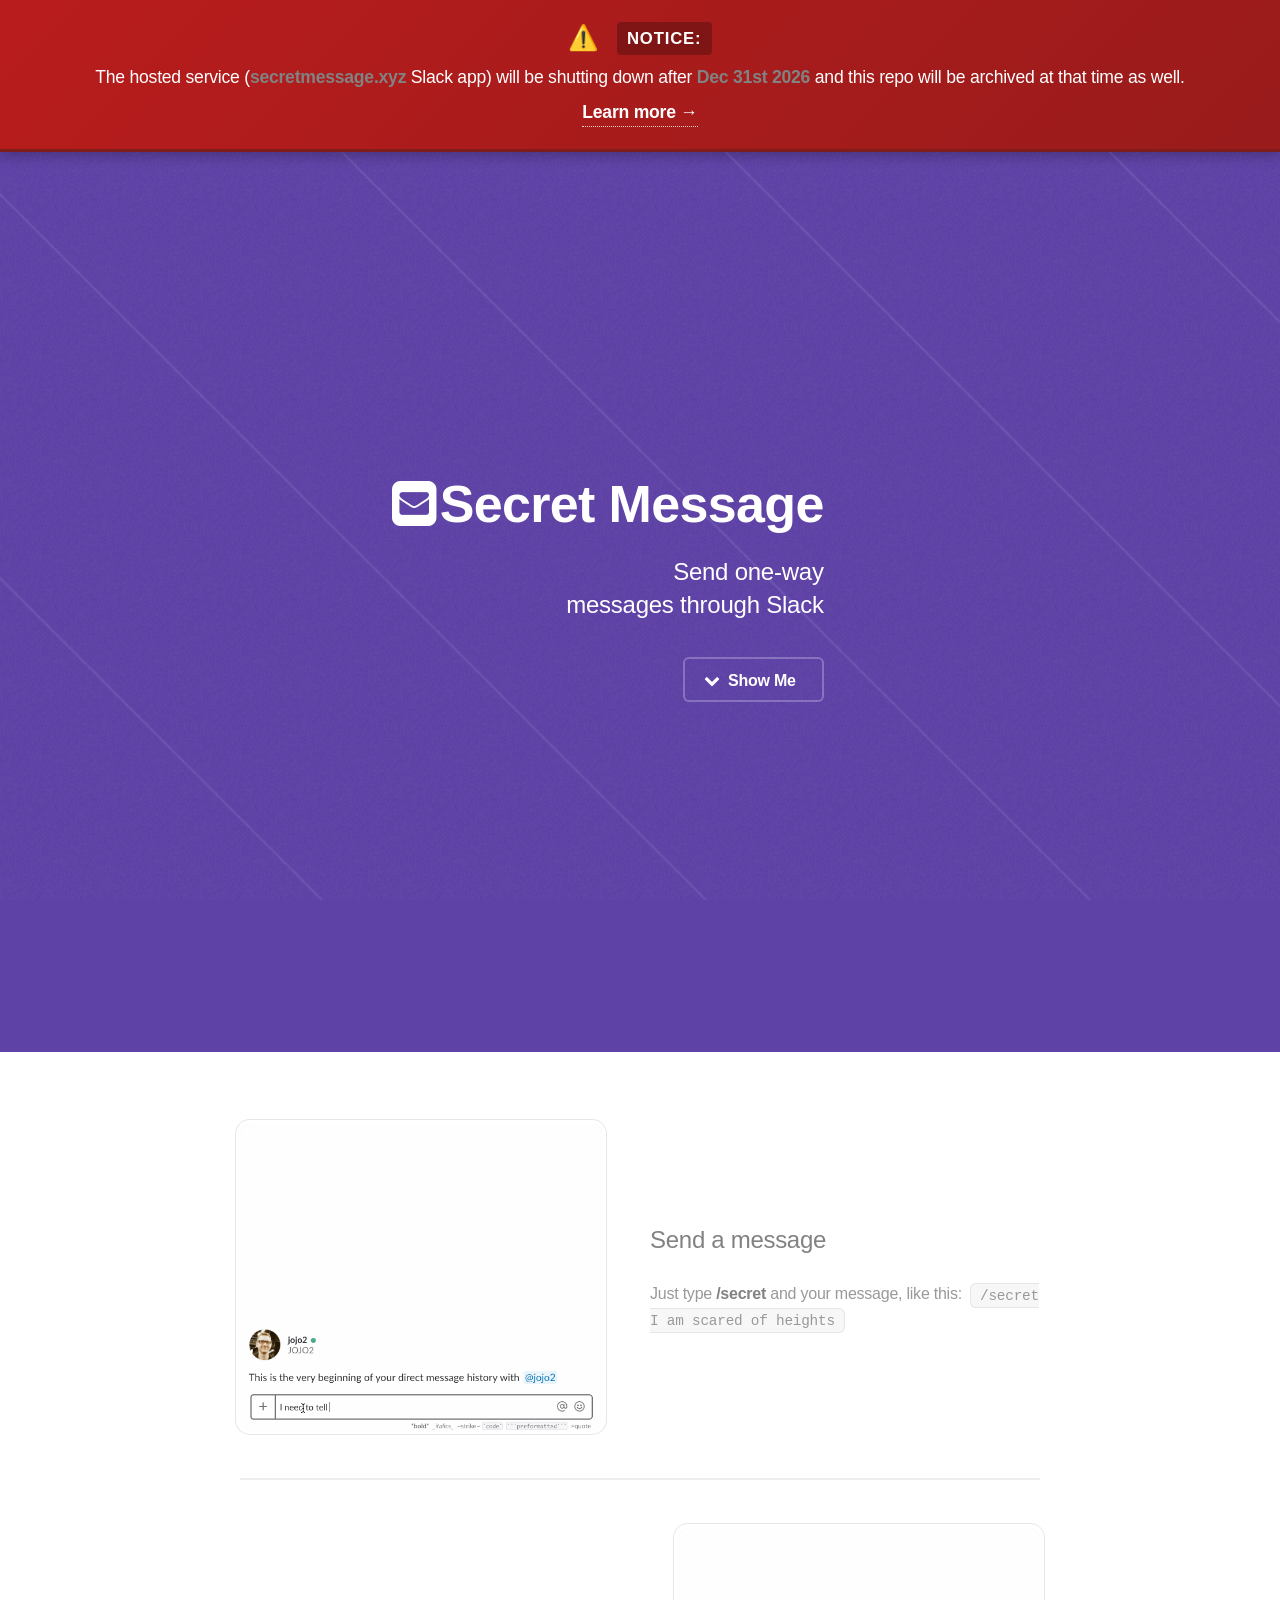
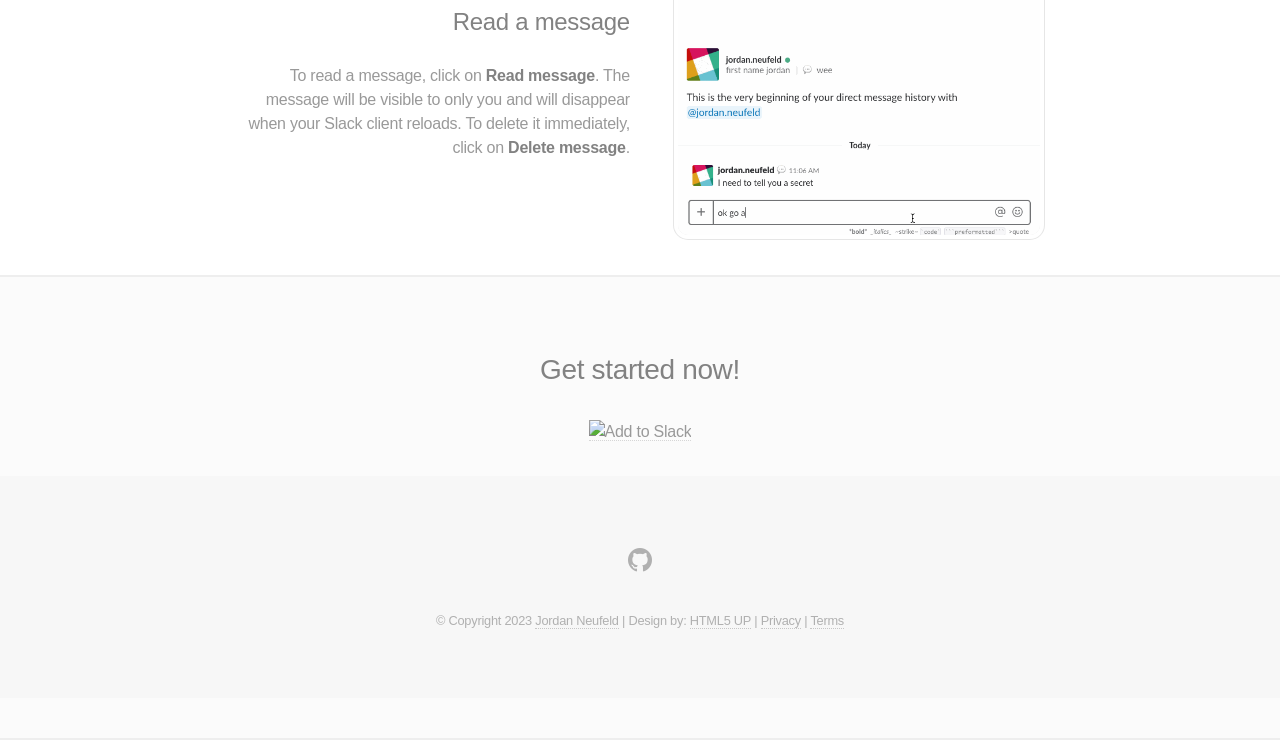
==== commit 2081691b: "Add shutdown notice banner to top of site" ====
--- a/html/index.html
+++ b/html/index.html
@@ -32,6 +32,16 @@
 		<!--[if lte IE 9]><link rel="stylesheet" href="assets/css/ie9.css" /><![endif]-->
 	</head>
 	<body id="top">
+		<!-- Shutdown Banner -->
+		<div class="shutdown-banner" role="alert">
+			<div class="shutdown-banner-inner">
+				<span class="shutdown-icon">⚠️</span>
+				<strong class="shutdown-heading">Notice:</strong>
+				<span class="shutdown-text">The hosted service (<strong>secretmessage.xyz</strong> Slack app) will be shutting down after <strong>Dec 31st 2026</strong> and this repo will be archived at that time as well.</span>
+				<a href="https://github.com/neufeldtech/secretmessage-go" class="shutdown-link" target="_blank" rel="noopener noreferrer">Learn more &rarr;</a>
+			</div>
+		</div>
+
 		<!-- Header -->
 			<header id="header">
 				<div class="content">
--- a/html/assets/css/main.css
+++ b/html/assets/css/main.css
@@ -4153,3 +4153,74 @@
 .slackbutton {
   border: 0;
 }
+
+/* Shutdown Notice Banner */
+.shutdown-banner {
+	background: #b91c1c;
+	background: linear-gradient(135deg, #b91c1c 0%, #991b1b 100%);
+	color: #ffffff;
+	text-align: center;
+	padding: 1.25em 1.5em;
+	box-shadow: 0 4px 12px rgba(0, 0, 0, 0.25);
+	position: relative;
+	z-index: 1000;
+	border-bottom: 3px solid #7f1d1d;
+	font-size: 1.1em;
+	line-height: 1.5;
+}
+
+.shutdown-banner .shutdown-banner-inner {
+	max-width: 1200px;
+	margin: 0 auto;
+	display: flex;
+	align-items: center;
+	justify-content: center;
+	flex-wrap: wrap;
+	gap: 0.5em 1em;
+}
+
+.shutdown-banner .shutdown-icon {
+	font-size: 1.4em;
+	line-height: 1;
+}
+
+.shutdown-banner strong.shutdown-heading {
+	font-weight: 700;
+	letter-spacing: 0.05em;
+	text-transform: uppercase;
+	font-size: 0.95em;
+	background: rgba(0, 0, 0, 0.25);
+	padding: 0.25em 0.6em;
+	border-radius: 4px;
+	color: #ffffff;
+}
+
+.shutdown-banner .shutdown-text {
+	color: #ffffff;
+	font-weight: 500;
+}
+
+.shutdown-banner a.shutdown-link {
+	color: #ffffff !important;
+	border-bottom: 1px dotted rgba(255, 255, 255, 0.8) !important;
+	font-weight: 700;
+	text-decoration: none;
+	white-space: nowrap;
+	transition: opacity 0.2s ease, border-color 0.2s ease;
+}
+
+.shutdown-banner a.shutdown-link:hover {
+	opacity: 0.85;
+	border-bottom-color: #ffffff !important;
+}
+
+@media screen and (max-width: 736px) {
+	.shutdown-banner {
+		padding: 1em;
+		font-size: 0.95em;
+	}
+	.shutdown-banner .shutdown-banner-inner {
+		flex-direction: column;
+		gap: 0.4em;
+	}
+}
